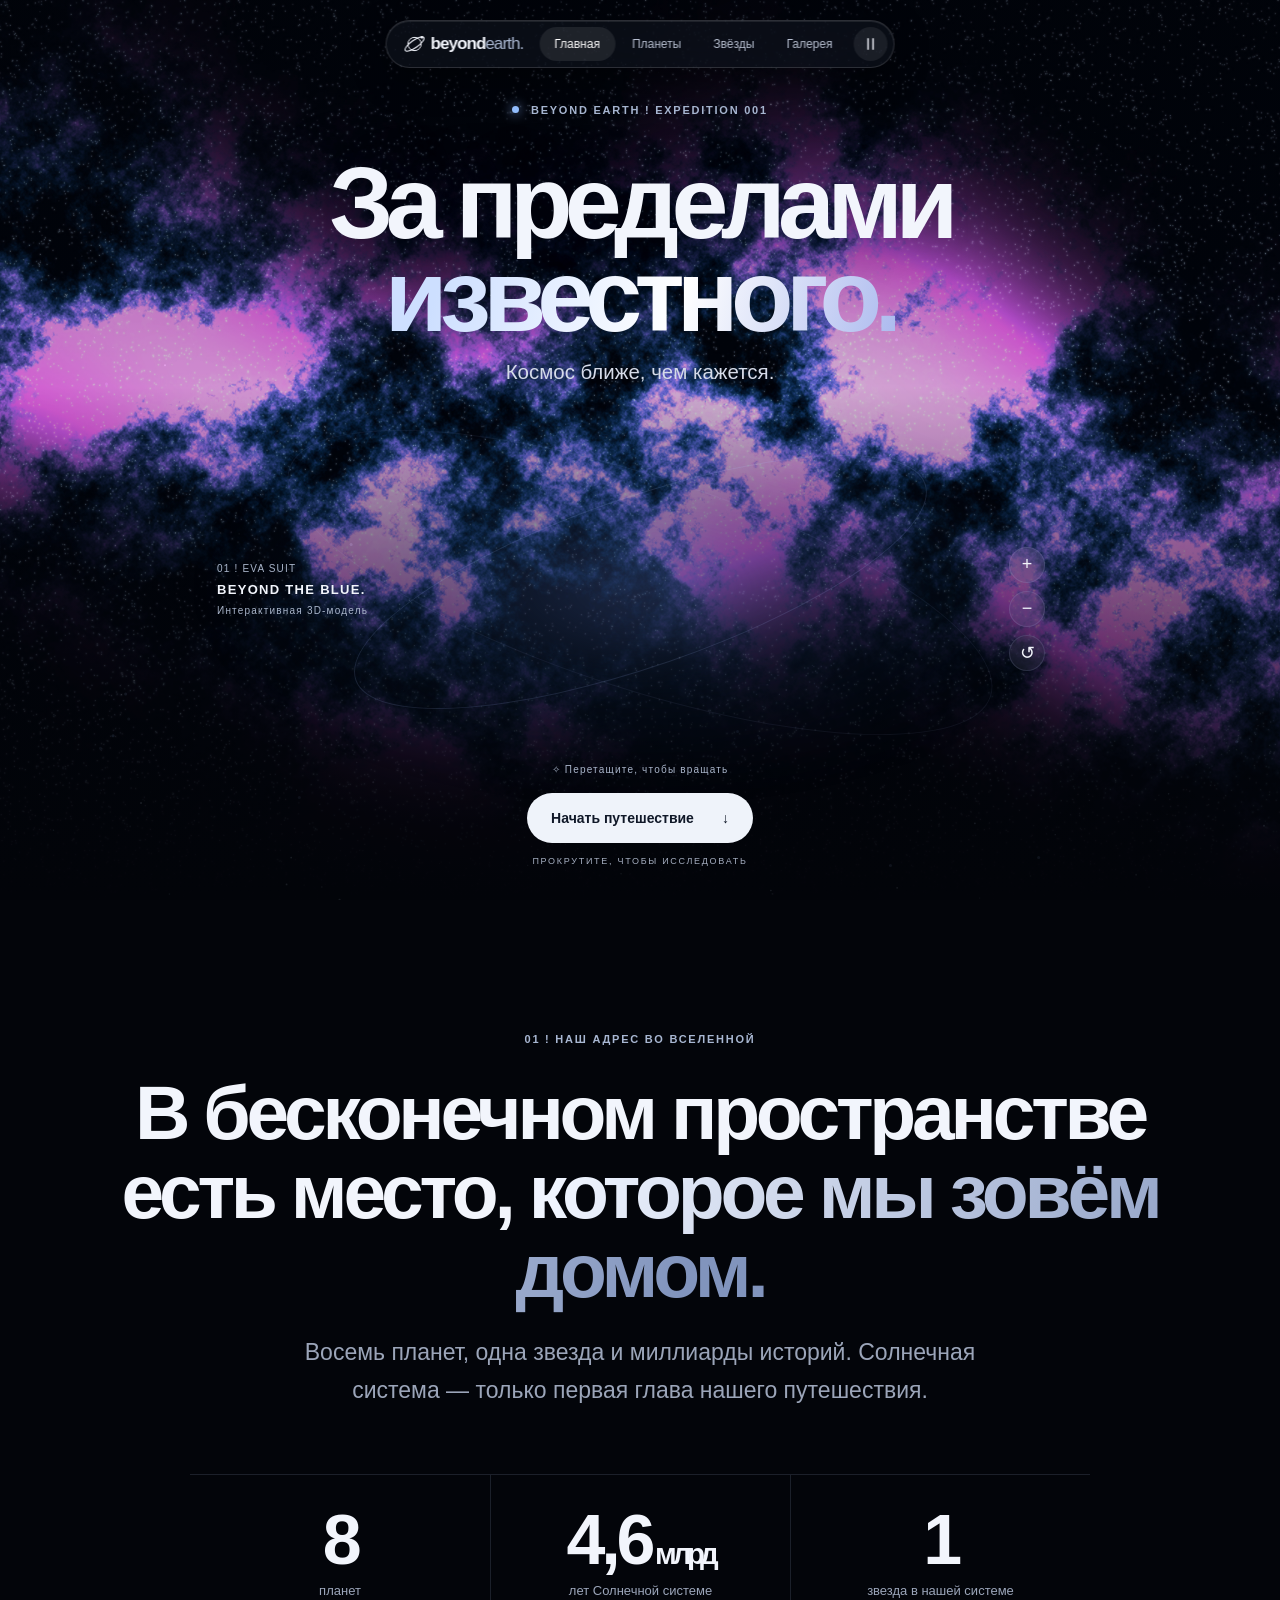
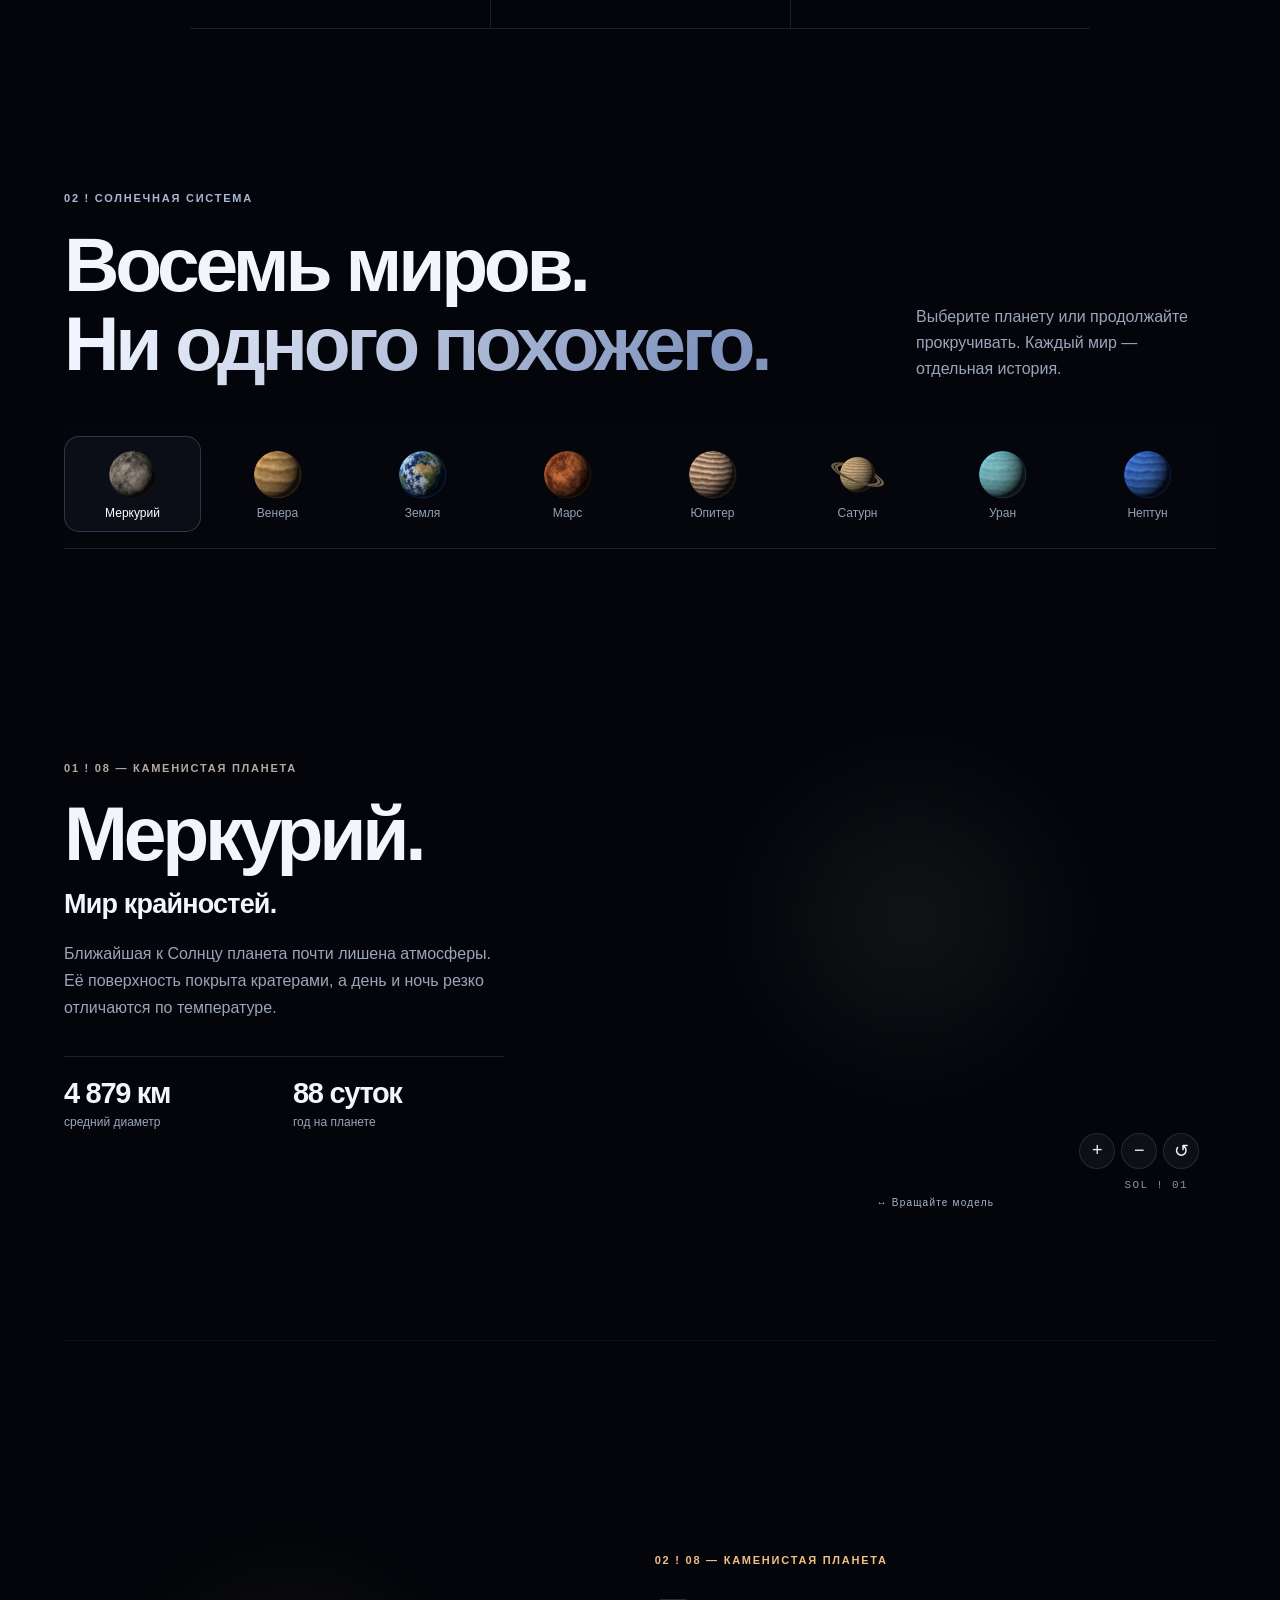
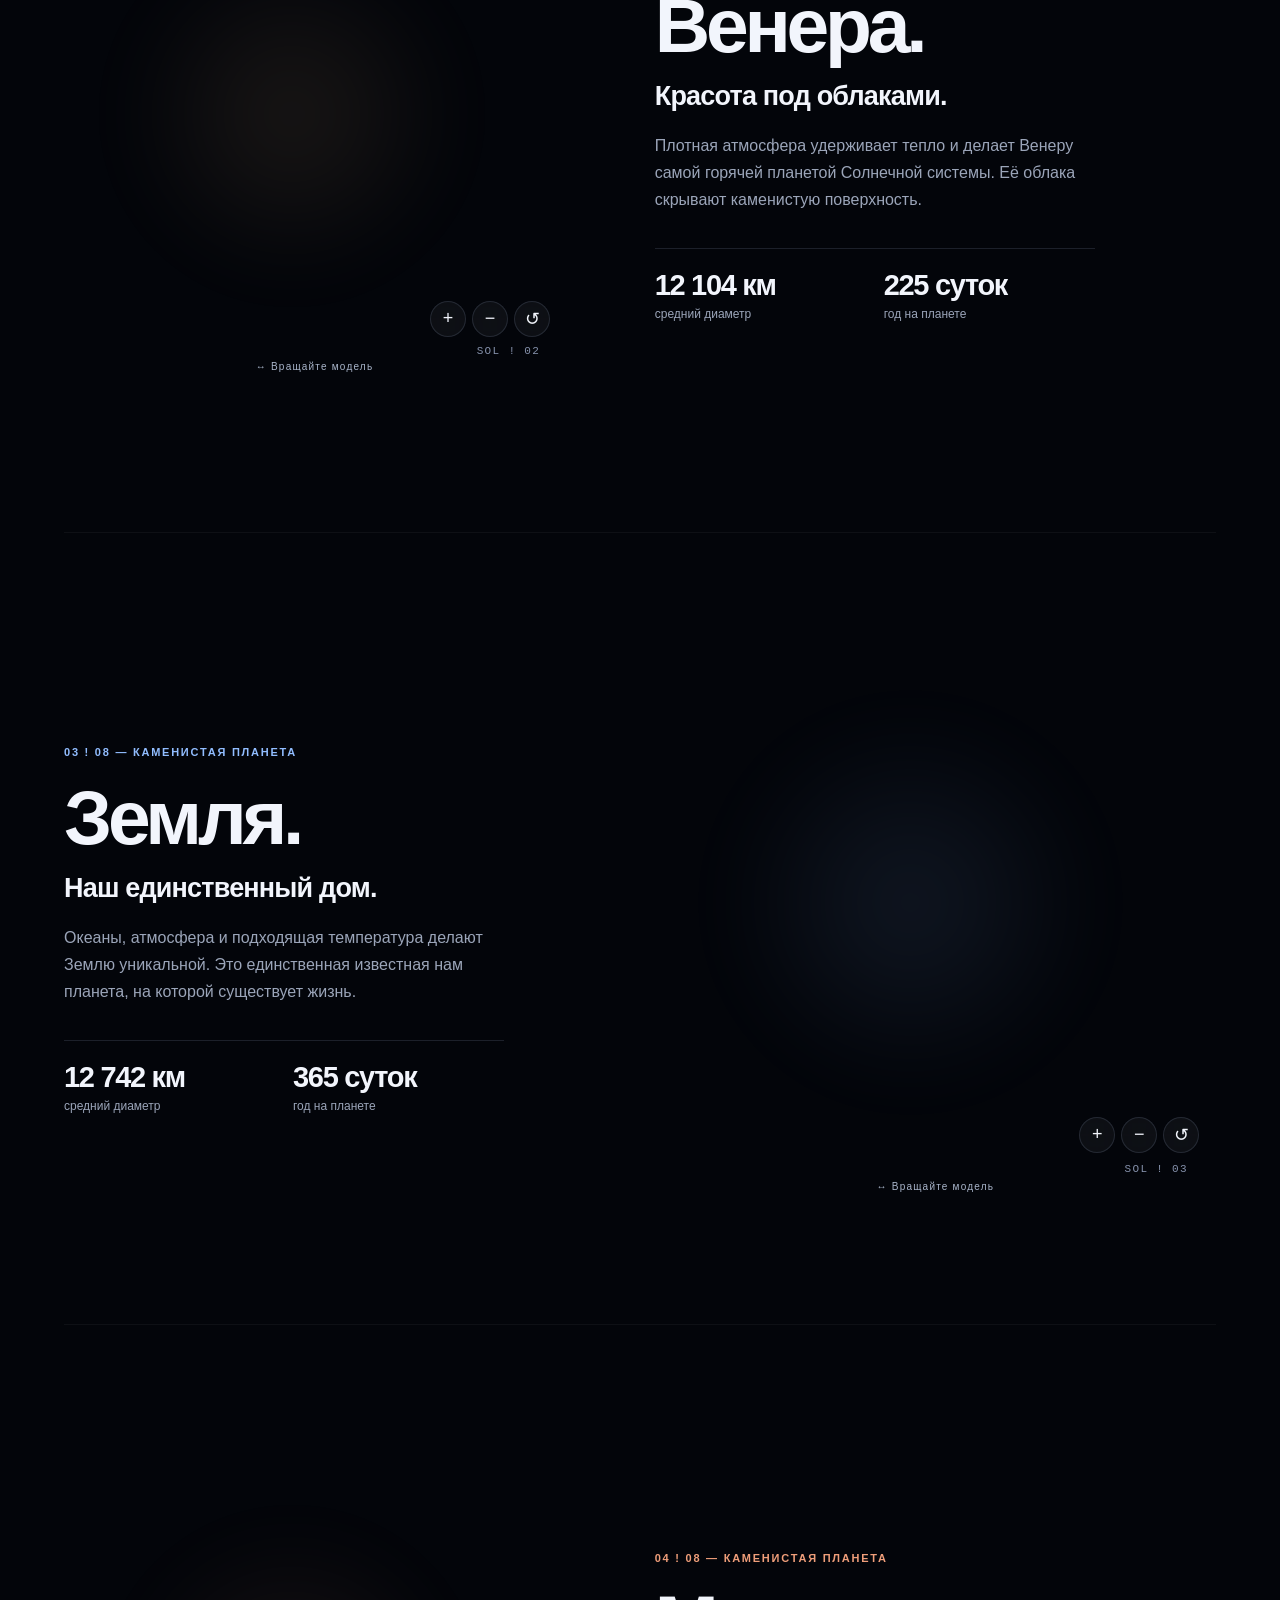
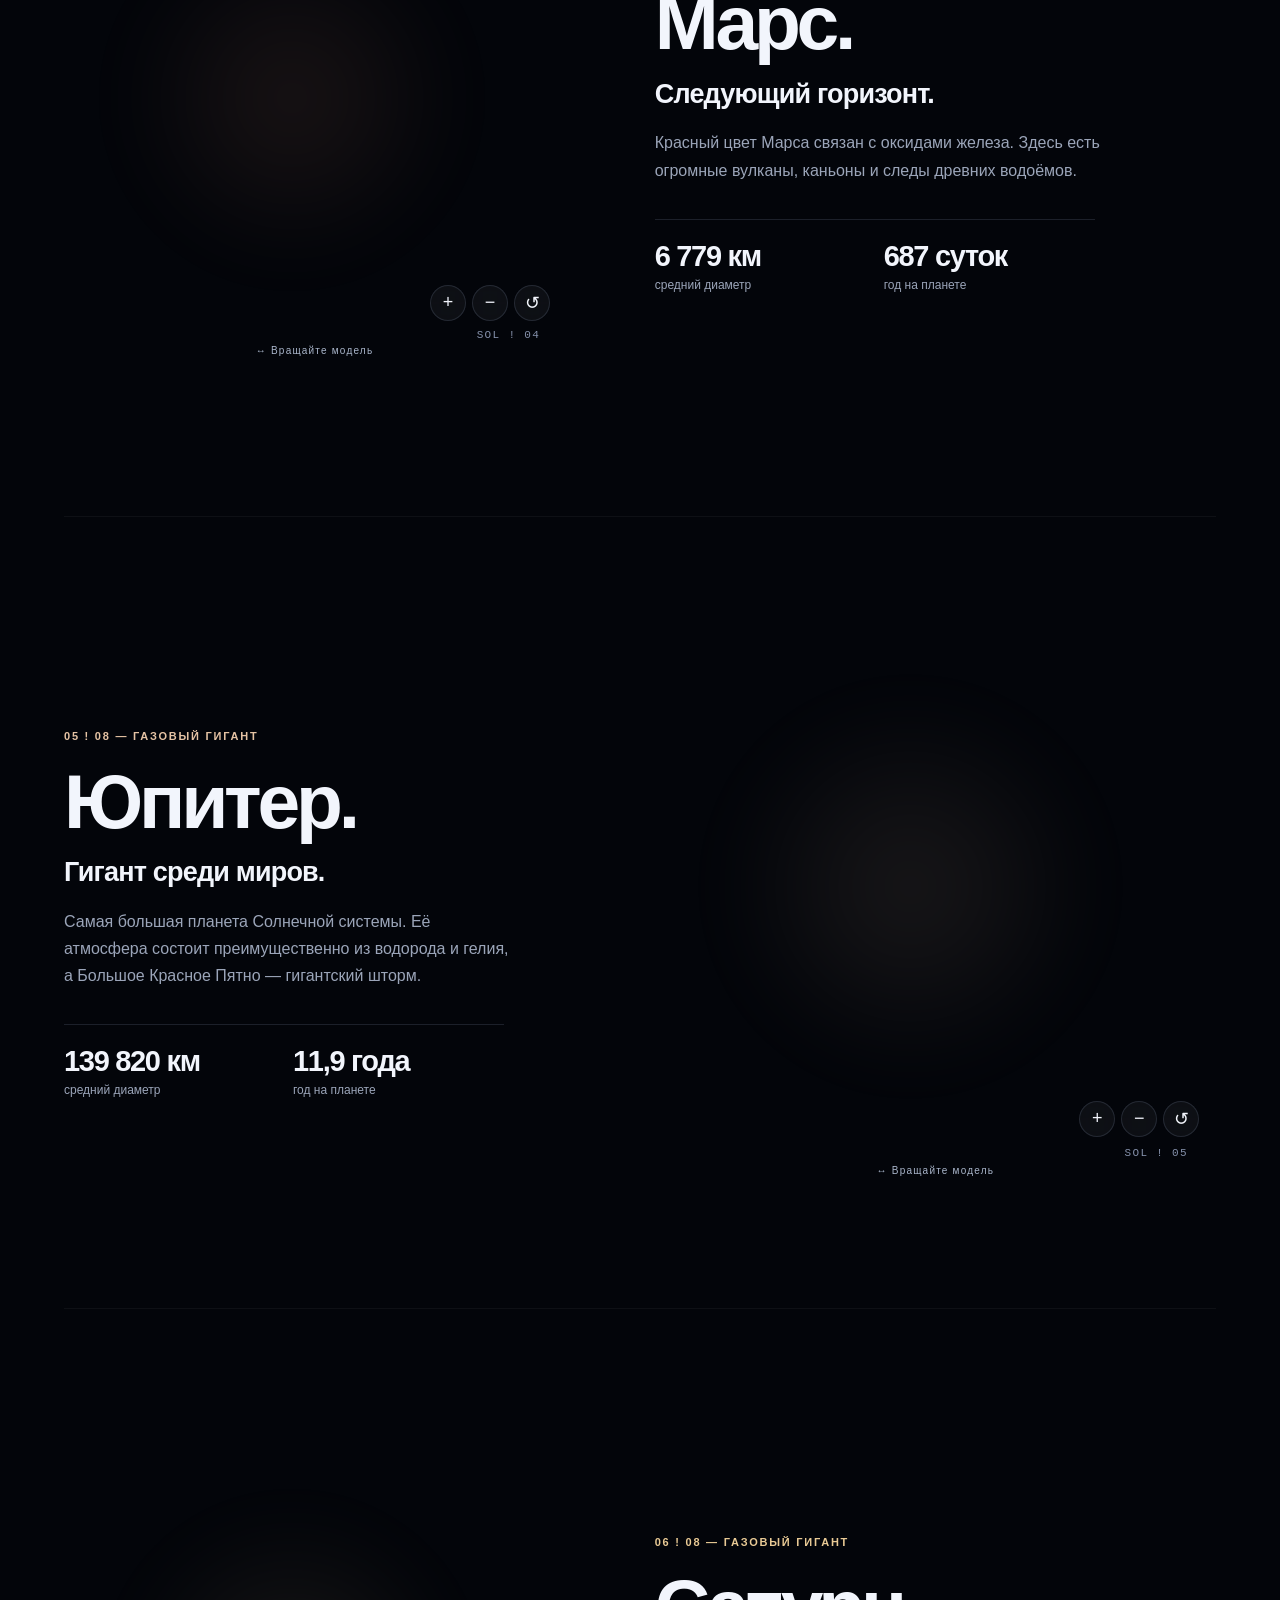
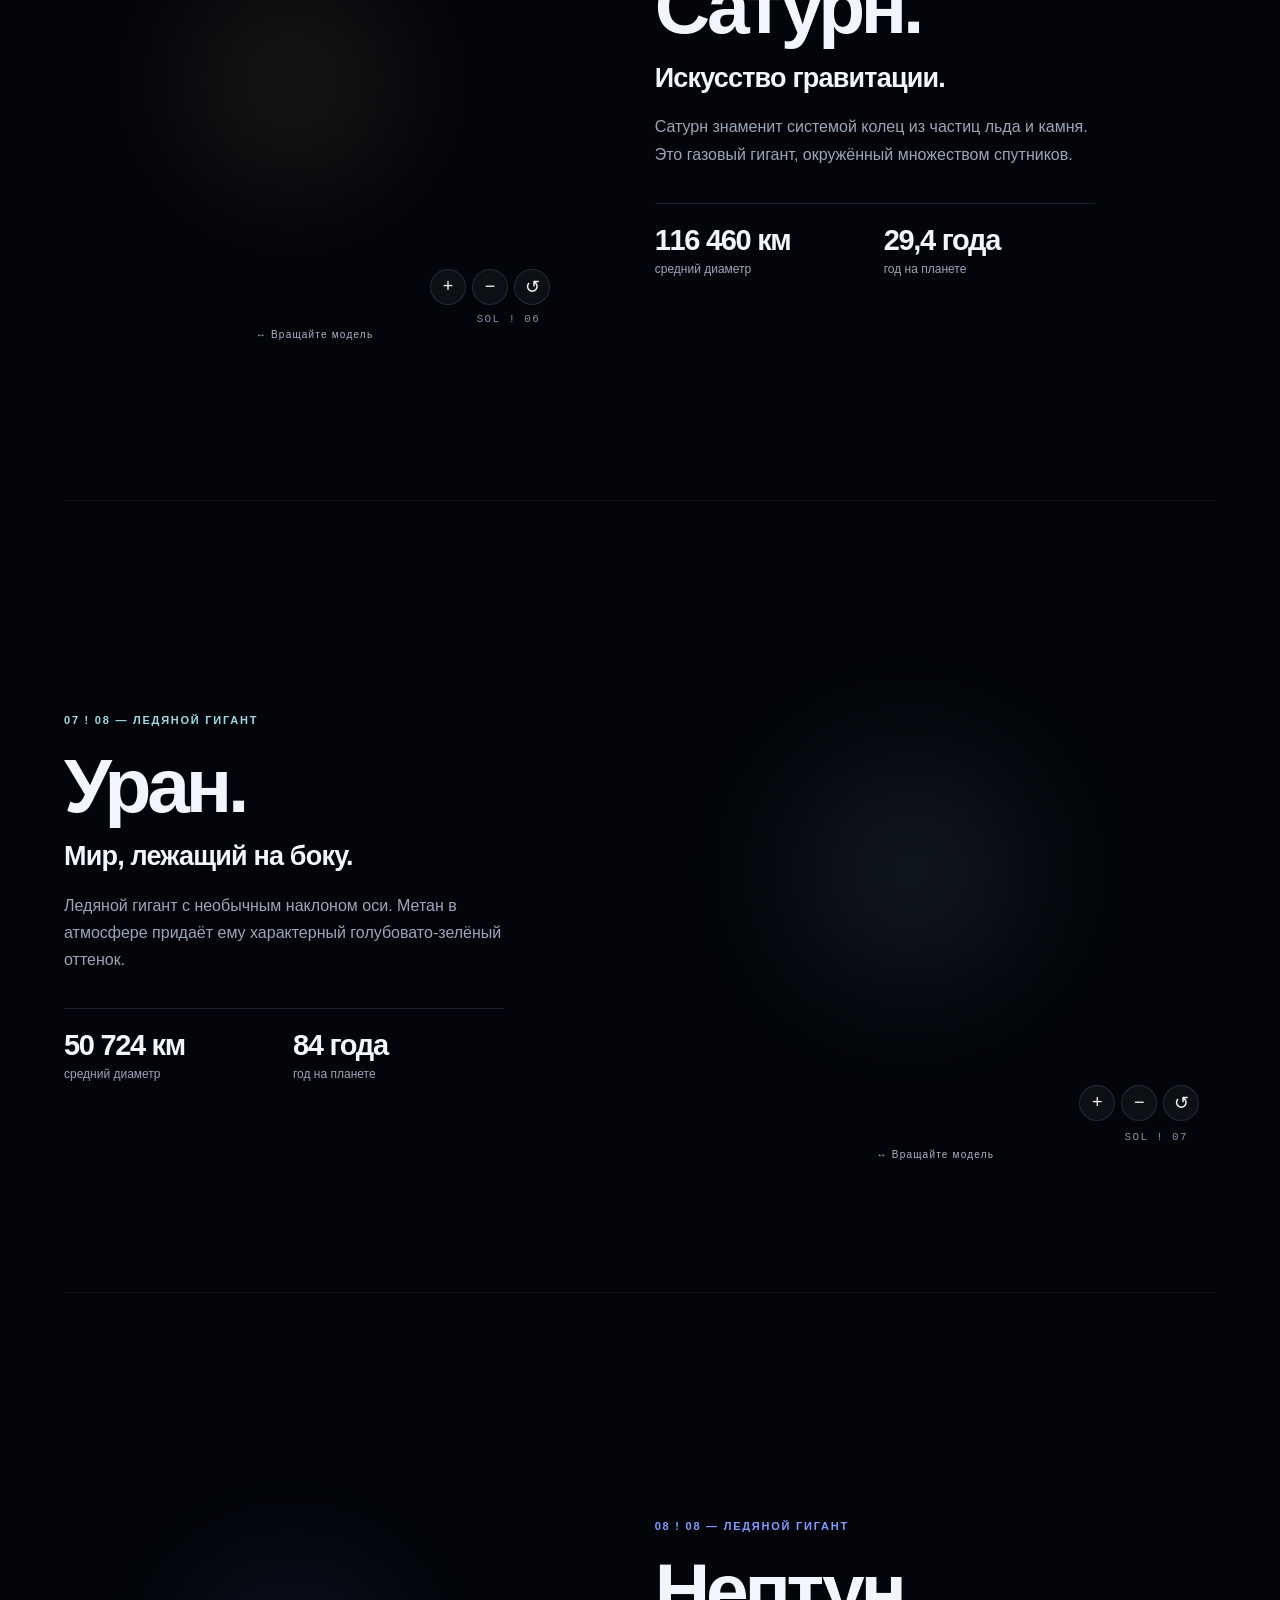
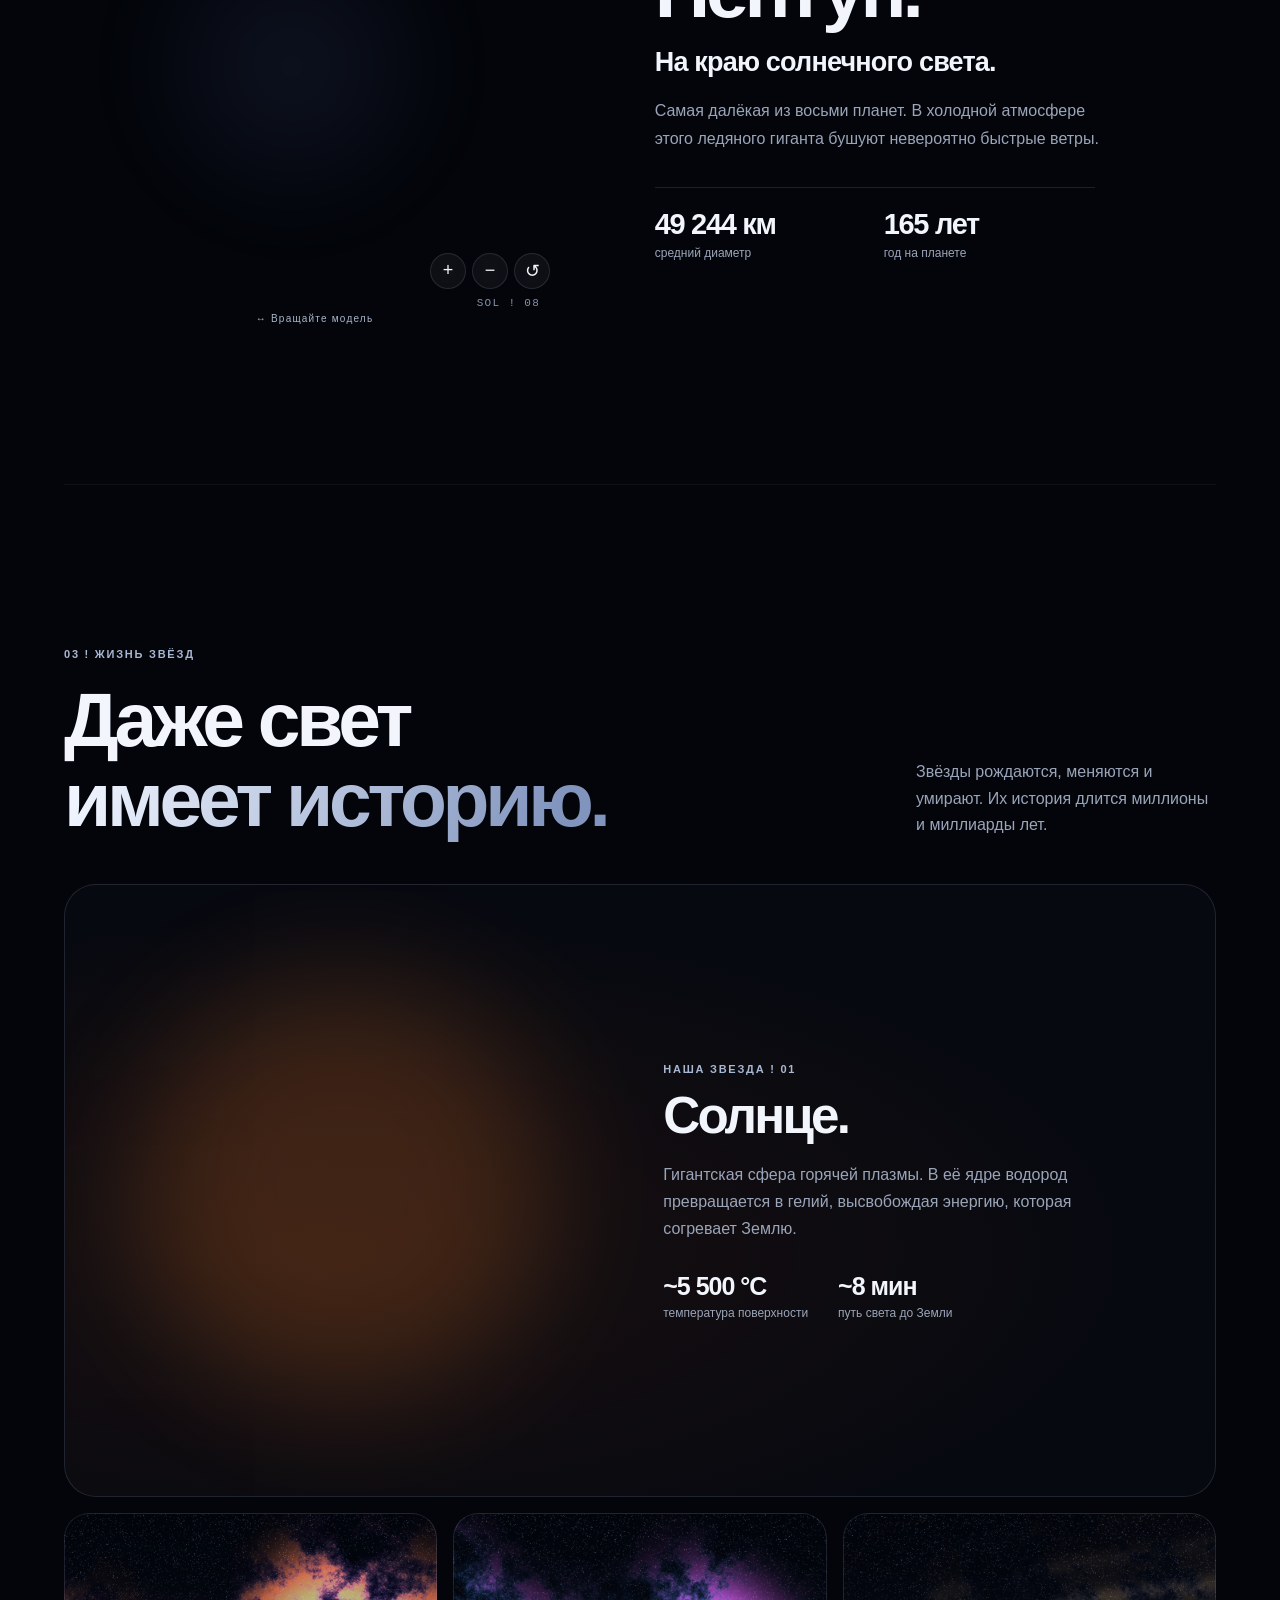
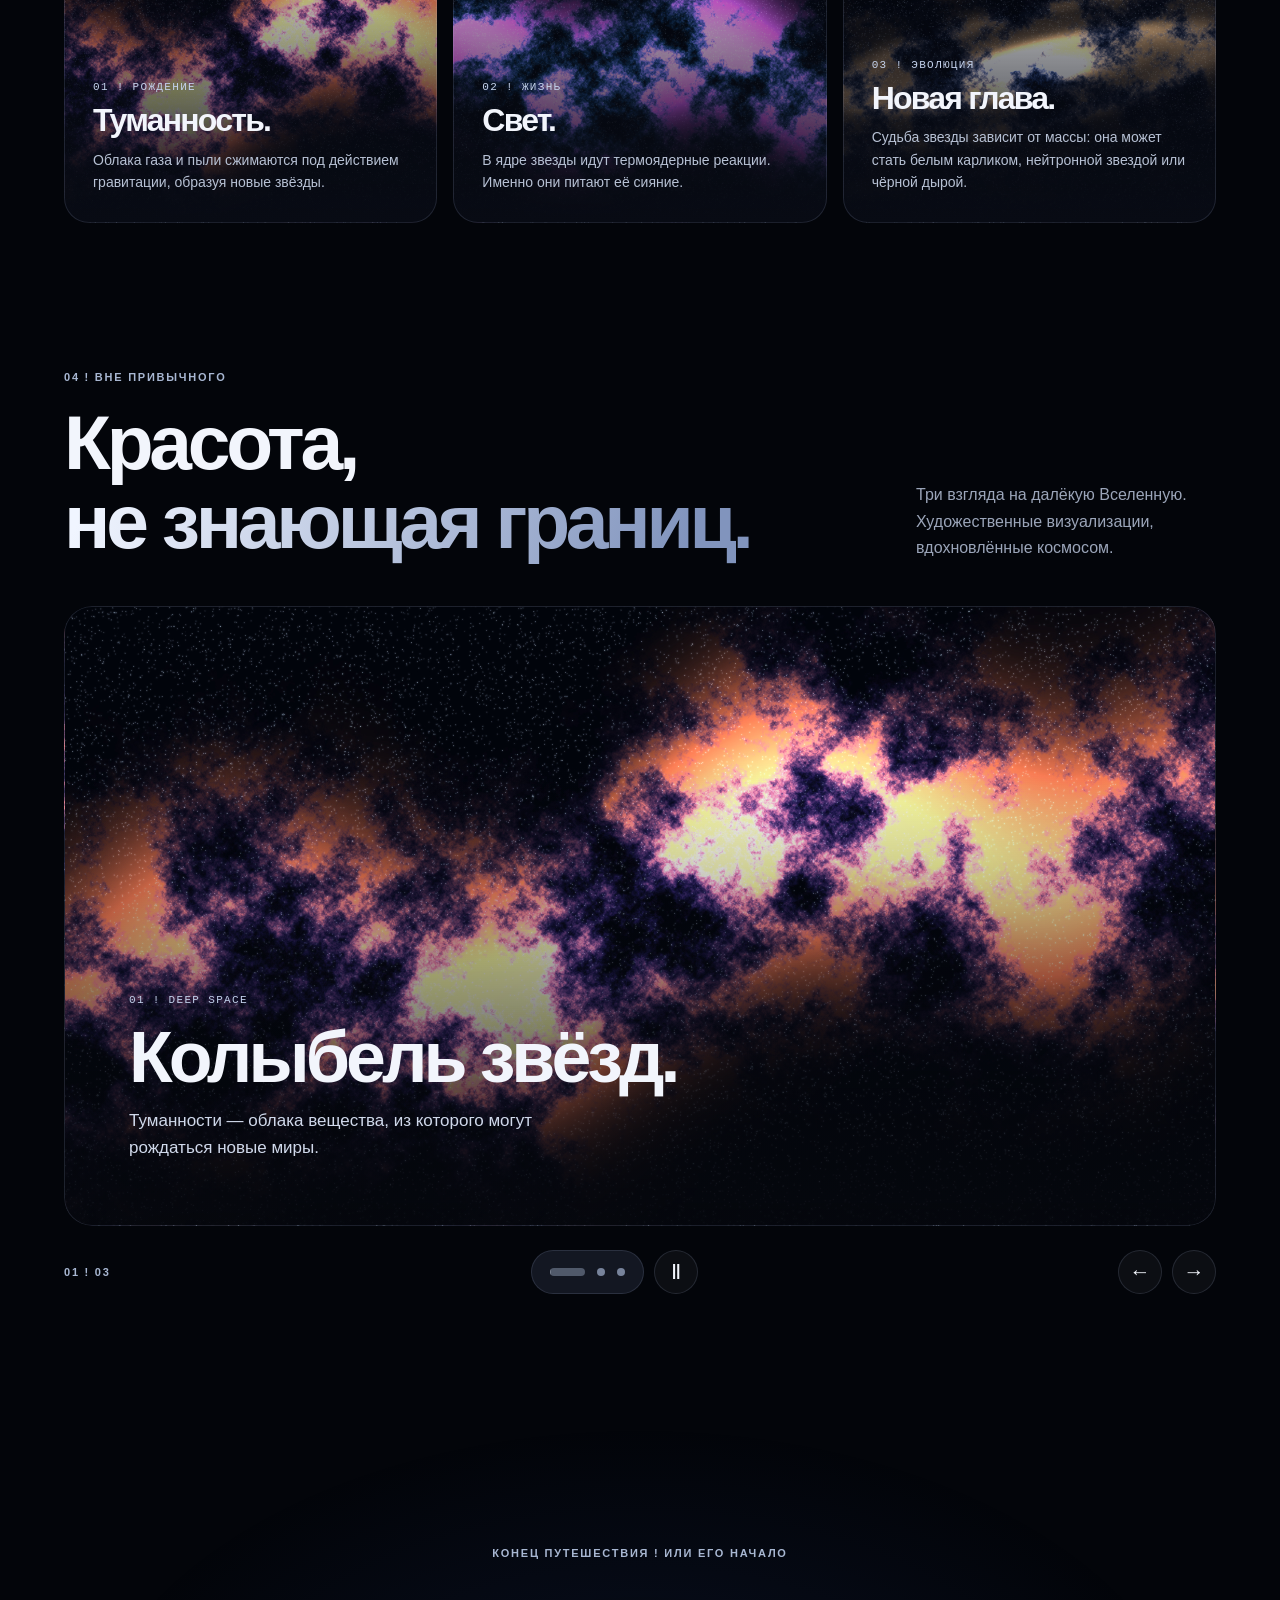
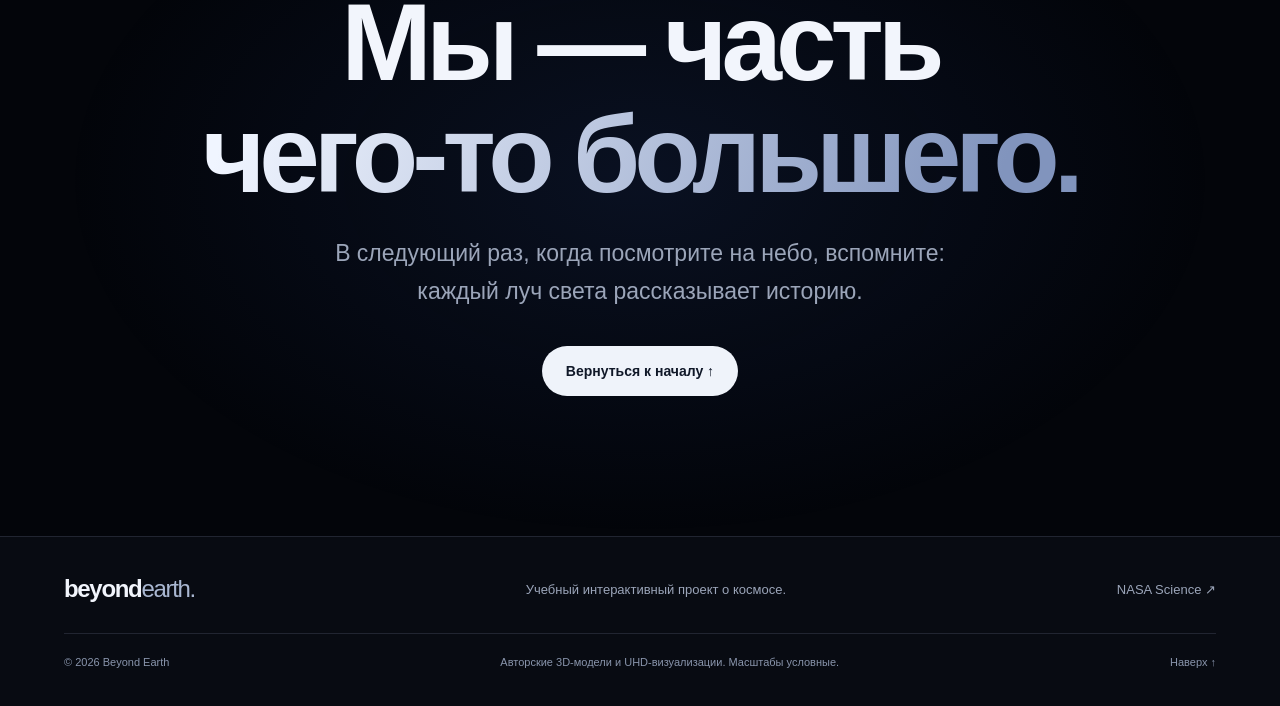
==== index.html @ 5b01fcc4 "Move website to repository root and remove redundant archive" ====
<!doctype html>
<html lang="ru">
<head><meta charset="utf-8"><meta name="viewport" content="width=device-width, initial-scale=1"><meta name="theme-color" content="#05070d"><meta name="description" content="Beyond Earth — интерактивное путешествие по Вселенной."><title>Beyond Earth — Космос ближе, чем кажется</title><link rel="stylesheet" href="style.css"><script src="script.js" defer></script><script src="models.js" defer></script></head>
<body>
<a class="skip" href="#main">К содержанию</a>
<canvas id="stars" aria-hidden="true"></canvas><div class="reading-progress" aria-hidden="true"></div>
<header class="nav"><a href="#home" class="brand" aria-label="Beyond Earth, главная"><svg viewBox="0 0 36 36" fill="none" aria-hidden="true"><circle cx="18" cy="18" r="10" stroke="currentColor" stroke-width="1.5"/><ellipse cx="18" cy="18" rx="17" ry="5.5" transform="rotate(-35 18 18)" stroke="currentColor" stroke-width="1.5"/><circle cx="29" cy="8" r="2" fill="currentColor"/></svg> beyond<span>earth.</span></a><nav id="navigation" aria-label="Главная навигация"><a href="#home">Главная</a><a href="#planets">Планеты</a><a href="#stars-section">Звёзды</a><a href="#gallery">Галерея</a></nav><button class="nav-motion icon-button" id="motion" aria-label="Приостановить анимации" title="Приостановить анимации"><svg viewBox="0 0 24 24" fill="none" stroke="currentColor" stroke-width="1.7"><path d="M9 5v14M15 5v14"/></svg></button><button class="menu icon-button" aria-label="Открыть меню" aria-expanded="false" aria-controls="navigation"><svg viewBox="0 0 24 24" fill="none" stroke="currentColor" stroke-width="1.5"><path d="M4 8h16M4 16h16"/></svg></button></header>
<main id="main">
<section id="home" class="hero hero-v2"><div class="hero-backdrop"></div><div class="hero-copy"><p class="eyebrow"><span class="live-dot"></span> BEYOND EARTH ! EXPEDITION 001</p><h1>За пределами<br><em>известного.</em></h1><p class="hero-description">Космос ближе, чем кажется.</p></div><div class="astronaut-stage"><div class="hero-halo"></div><div class="orbital-line"></div><div class="orbital-line second"></div><div class="astro-view model-view" data-model="astronaut"><img src="assets/images/astronaut.webp" alt="Космонавт в скафандре" class="model-poster"><canvas tabindex="0" aria-label="3D-модель космонавта, вращение стрелками или мышью"></canvas></div><div class="astro-label"><span>01 ! EVA SUIT</span><b>BEYOND THE BLUE.</b><span>Интерактивная 3D-модель</span></div><div class="astro-controls"><button class="icon-button" data-action="in" aria-label="Приблизить">+</button><button class="icon-button" data-action="out" aria-label="Отдалить">−</button><button class="icon-button" data-action="reset" aria-label="Сбросить">↺</button></div><p class="drag-label">✧ Перетащите, чтобы вращать</p></div><div class="hero-cta"><a class="primary" href="#intro">Начать путешествие <span>↓</span></a><p>ПРОКРУТИТЕ, ЧТОБЫ ИССЛЕДОВАТЬ</p></div></section>
<section id="intro" class="intro section-pad"><p class="eyebrow reveal">01 ! НАШ АДРЕС ВО ВСЕЛЕННОЙ</p><h2 class="reveal">В бесконечном пространстве<br>есть место, <em>которое мы зовём домом.</em></h2><p class="lead reveal">Восемь планет, одна звезда и миллиарды историй. Солнечная система — только первая глава нашего путешествия.</p><div class="metrics reveal"><div><strong>8</strong><span>планет</span></div><div><strong>4,6<span> млрд</span></strong><span>лет Солнечной системе</span></div><div><strong>1</strong><span>звезда в нашей системе</span></div></div></section>
<section id="planets" class="planets section-pad"><div class="section-head reveal"><div><p class="eyebrow">02 ! СОЛНЕЧНАЯ СИСТЕМА</p><h2>Восемь миров.<br><em>Ни одного похожего.</em></h2></div><p>Выберите планету или продолжайте прокручивать. Каждый мир — отдельная история.</p></div><div class="planet-picker" role="group" aria-label="Выбор планеты" id="planet-picker"></div><div id="planet-story"></div></section>
<section id="stars-section" class="stars-section section-pad"><div class="section-head reveal"><div><p class="eyebrow">03 ! ЖИЗНЬ ЗВЁЗД</p><h2>Даже свет<br><em>имеет историю.</em></h2></div><p>Звёзды рождаются, меняются и умирают. Их история длится миллионы и миллиарды лет.</p></div><div class="star-feature reveal"><div class="sun-art model-view" data-model="sun"><img class="model-poster" src="assets/images/sun.webp" alt="Солнце" loading="lazy"><canvas tabindex="0" aria-label="3D-модель Солнца"></canvas></div><div><p class="eyebrow">НАША ЗВЕЗДА ! 01</p><h3>Солнце.</h3><p>Гигантская сфера горячей плазмы. В её ядре водород превращается в гелий, высвобождая энергию, которая согревает Землю.</p><div class="sun-data"><div><b>~5 500 °C</b><span>температура поверхности</span></div><div><b>~8 мин</b><span>путь света до Земли</span></div></div></div></div><div class="life-grid"><article class="life-card reveal" style="--art:url('assets/images/nebula.jpg')"><span>01 ! РОЖДЕНИЕ</span><h3>Туманность.</h3><p>Облака газа и пыли сжимаются под действием гравитации, образуя новые звёзды.</p></article><article class="life-card reveal" style="--art:url('assets/images/stellar.jpg')"><span>02 ! ЖИЗНЬ</span><h3>Свет.</h3><p>В ядре звезды идут термоядерные реакции. Именно они питают её сияние.</p></article><article class="life-card reveal" style="--art:url('assets/images/galaxy.jpg')"><span>03 ! ЭВОЛЮЦИЯ</span><h3>Новая глава.</h3><p>Судьба звезды зависит от массы: она может стать белым карликом, нейтронной звездой или чёрной дырой.</p></article></div></section>
<section id="gallery" class="gallery section-pad"><div class="section-head reveal"><div><p class="eyebrow">04 ! ВНЕ ПРИВЫЧНОГО</p><h2>Красота,<br><em>не знающая границ.</em></h2></div><p>Три взгляда на далёкую Вселенную. Художественные визуализации, вдохновлённые космосом.</p></div><div class="gallery-viewport" aria-roledescription="карусель" aria-label="Космическая галерея"><div class="gallery-track" id="gallery-track"><article class="gallery-card" style="--art:url('assets/images/nebula.jpg')"><div><span>01 ! DEEP SPACE</span><h3>Колыбель звёзд.</h3><p>Туманности — облака вещества, из которого могут рождаться новые миры.</p></div></article><article class="gallery-card" style="--art:url('assets/images/galaxy.jpg')"><div><span>02 ! GALAXIES</span><h3>Острова света.</h3><p>Галактики объединяют звёзды, газ, пыль и тёмную материю под действием гравитации.</p></div></article><article class="gallery-card" style="--art:url('assets/images/stellar.jpg')"><div><span>03 ! STELLAR DUST</span><h3>Пыль бесконечности.</h3><p>Вещество, из которого состоят планеты и живые существа, связано с историей звёзд.</p></div></article></div></div><div class="gallery-controls"><span id="gallery-count" class="eyebrow" aria-live="polite">01 ! 03</span><div class="gallery-middle"><div id="gallery-dots" class="dots" role="group" aria-label="Выбрать слайд"></div><button class="icon-button gallery-pause" id="gallery-pause" aria-label="Приостановить галерею">Ⅱ</button></div><div class="gallery-arrows"><button class="icon-button" id="prev" aria-label="Предыдущий слайд">←</button><button class="icon-button" id="next" aria-label="Следующий слайд">→</button></div></div></section>
<section class="final section-pad"><div class="final-glow"></div><p class="eyebrow reveal">КОНЕЦ ПУТЕШЕСТВИЯ ! ИЛИ ЕГО НАЧАЛО</p><h2 class="reveal">Мы — часть<br><em>чего-то большего.</em></h2><p class="lead reveal">В следующий раз, когда посмотрите на небо, вспомните: каждый луч света рассказывает историю.</p><a class="primary reveal" href="#home">Вернуться к началу ↑</a></section>
</main><footer><div class="footer-main"><a href="#home" class="brand">beyond<span>earth.</span></a><p>Учебный интерактивный проект о космосе.</p><a href="https://science.nasa.gov/solar-system/" target="_blank" rel="noopener">NASA Science ↗</a></div><div class="footer-bottom"><span>© 2026 Beyond Earth</span><span>Авторские 3D-модели и UHD-визуализации. Масштабы условные.</span><a href="#home">Наверх ↑</a></div></footer>
</body></html>
---- style.css ----
:root{color-scheme:dark;--bg:#05070d;--text:#f2f5fc;--muted:#9ba5b9;--accent:#a9c9ff;--line:rgba(180,200,240,.14);--max:1240px;font-family:-apple-system,BlinkMacSystemFont,"Segoe UI",Arial,sans-serif}*{box-sizing:border-box}html{scroll-behavior:smooth;scroll-padding-top:85px}body{margin:0;background:var(--bg);color:var(--text);overflow-x:hidden}button,a{-webkit-tap-highlight-color:transparent}a{color:inherit;text-decoration:none}button{font:inherit;color:inherit;cursor:pointer}button:focus-visible,a:focus-visible,canvas:focus-visible{outline:2px solid #96c2ff;outline-offset:5px}button:disabled{opacity:.4;cursor:not-allowed}.skip{position:fixed;top:-100px;left:15px;z-index:50;padding:12px;background:#fff;color:#000}.skip:focus{top:10px}#stars{position:fixed;inset:0;width:100%;height:100%;z-index:-1;pointer-events:none}body{isolation:isolate}.reading-progress{position:fixed;left:0;top:0;height:2px;width:0;background:#a3c6ff;z-index:40;box-shadow:0 0 15px #7cafff}.nav{position:fixed;z-index:30;top:0;left:0;right:0;display:flex;align-items:center;gap:24px;padding:17px max(5vw,24px);background:rgba(5,7,13,.72);backdrop-filter:blur(22px);border-bottom:1px solid var(--line)}.brand{display:flex;align-items:center;gap:8px;font-weight:730;letter-spacing:-.055em;font-size:24px;white-space:nowrap}.brand span{color:#a9b7d1;margin-left:-8px;font-weight:400}.brand svg{width:33px;height:33px;margin-right:3px}.nav nav{margin-left:auto;display:flex;gap:32px;align-items:center}.nav nav a{font-size:13px;color:#b7bfd0;transition:color .25s}.nav nav a:hover,.nav nav a.active{color:white}.icon-button{width:44px;height:44px;display:grid;place-items:center;border-radius:50%;border:1px solid var(--line);background:#ffffff0a;font-size:21px;transition:background .25s,transform .25s;flex:none}.icon-button:hover{background:#ffffff1b;transform:translateY(-2px)}.icon-button svg{width:20px;height:20px}.nav .icon-button{width:37px;height:37px}.menu{display:none}.section-pad{width:min(var(--max),90vw);margin:auto}.eyebrow{font-size:11px;letter-spacing:.16em;font-weight:650;color:#a8b7d2;line-height:1.7}.live-dot{display:inline-block;width:7px;height:7px;background:#94bfff;border-radius:50%;box-shadow:0 0 12px #90b7ff;margin-right:7px;vertical-align:1px}.slash{opacity:.4;margin:0 5px}h1,h2,h3,p{margin:0}h1,h2,h3{letter-spacing:-.055em;line-height:.98}h1{font-size:clamp(64px,7.7vw,125px);font-weight:720}h1 em,h2 em{font-style:normal;color:#a6b6d5;background:linear-gradient(110deg,#f0f5ff 4%,#8194bd 90%);background-clip:text;-webkit-background-clip:text;-webkit-text-fill-color:transparent}h2{font-size:clamp(42px,6vw,83px);font-weight:680;line-height:1.03}h3{font-size:clamp(32px,4vw,58px);font-weight:650}.hero{min-height:100svh;position:relative;display:grid;grid-template-columns:1fr 1fr;align-items:center;width:min(1440px,90vw);margin:auto;padding:116px 0 100px;isolation:isolate}.hero-copy{z-index:2;position:relative;pointer-events:none}.hero-copy a{pointer-events:auto}.hero-copy .eyebrow{margin-bottom:25px}.hero-description{font-size:clamp(16px,1.7vw,20px);color:#aeb9cd;max-width:415px;line-height:1.65;margin:30px 0}.primary{display:inline-flex;align-items:center;justify-content:center;gap:28px;background:#eff3fa;color:#101828;font-size:14px;font-weight:660;padding:16px 24px;border-radius:99px;transition:background .25s,transform .25s;min-height:50px}.primary:hover{background:#b9d3ff;transform:translateY(-3px)}.hero-visual{position:relative;min-width:0;height:clamp(450px,55vw,760px);margin-left:-12%;margin-right:-4%;display:grid;place-items:center}.model-wrap{width:100%;height:100%;position:absolute;inset:0;display:grid;place-items:center;z-index:2}.model-wrap img,.model-wrap canvas{position:absolute;width:100%;height:100%;object-fit:contain}.model-wrap canvas{cursor:grab;touch-action:pan-y;opacity:0;transition:opacity .5s}.model-wrap canvas:active{cursor:grabbing}.model-wrap.ready canvas{opacity:1}.model-wrap.ready img{opacity:0}.earth-glow{position:absolute;width:86%;aspect-ratio:1;border-radius:50%;background:radial-gradient(circle,#123e772f 0%,#163f8233 46%,#152e6d11 59%,transparent 74%);filter:blur(14px)}.orbit{position:absolute;width:96%;height:52%;border:1px solid #a3bdff1b;border-radius:50%;transform:rotate(-28deg);z-index:1;pointer-events:none}.orbit-two{transform:rotate(31deg);width:104%;height:68%;border-style:dashed;opacity:.5}.model-tag{position:absolute;right:2%;top:10%;z-index:3;display:flex;flex-direction:column;gap:5px;text-align:right;pointer-events:none}.model-tag span{font:10px monospace;letter-spacing:.1em;color:#9baecf}.model-tag b{font-size:16px;letter-spacing:.16em}.model-tools{position:absolute;right:0;bottom:15%;display:flex;flex-direction:column;gap:8px;z-index:4}.model-tools .icon-button{width:36px;height:36px;font-size:18px;background:#10182a9c}.model-hint{position:absolute;bottom:3%;left:50%;transform:translateX(-50%);z-index:3;font-size:11px;letter-spacing:.02em;color:#b5c5e1;white-space:nowrap;pointer-events:none;border:1px solid var(--line);background:#080e1a88;padding:10px 15px;border-radius:99px}.model-hint span{margin-right:6px;color:#9ec9ff}.hero-bottom{position:absolute;bottom:22px;left:0;right:0;border-top:1px solid var(--line);padding-top:20px;display:flex;justify-content:space-between;align-items:center;color:#8491ac;font-size:9px;letter-spacing:.12em}.hero-bottom a{color:#d1ddf4}.hero-bottom a span{margin-left:8px}.hero-bottom i{display:inline-block;width:22px;height:1px;background:#7f96be;margin:0 5px;vertical-align:3px}.intro{text-align:center;padding:130px 0 150px}.intro h2{margin:24px 0}.lead{font-size:clamp(17px,2vw,23px);line-height:1.65;color:var(--muted);max-width:680px;margin:0 auto}.metrics{display:grid;grid-template-columns:repeat(3,1fr);max-width:900px;margin:64px auto 0;border-top:1px solid var(--line);border-bottom:1px solid var(--line)}.metrics>div{padding:30px 12px;display:flex;flex-direction:column;gap:8px}.metrics>div+div{border-left:1px solid var(--line)}.metrics strong{font-size:clamp(35px,6vw,70px);letter-spacing:-.06em;line-height:1}.metrics strong span{font-size:.42em;color:inherit}.metrics div>span{font-size:13px;color:var(--muted)}.section-head{display:flex;justify-content:space-between;align-items:end;gap:35px;margin-bottom:45px}.section-head .eyebrow{margin-bottom:17px}.section-head>p{color:var(--muted);font-size:16px;line-height:1.65;max-width:300px}.planets{padding:30px 0 110px}.planet-picker{display:flex;gap:8px;overflow:auto;padding:8px 0 16px;scrollbar-width:thin;position:sticky;top:72px;z-index:10;background:#05070de8;backdrop-filter:blur(15px);border-bottom:1px solid var(--line)}.planet-picker button{flex:1;min-width:84px;border:1px solid transparent;background:transparent;border-radius:15px;padding:9px 4px 11px;color:#96a1b7;font-size:12px;white-space:nowrap;transition:background .3s,color .3s,border .3s}.planet-picker button img{display:block;width:57px;height:57px;margin:0 auto 3px;object-fit:contain;transition:transform .3s}.planet-picker button:hover img{transform:scale(1.13)}.planet-picker button.active{border-color:#b8d2ff35;background:#9ebfff0c;color:#fff}.planet-row{min-height:560px;display:grid;grid-template-columns:1fr 1.12fr;align-items:center;gap:7%;border-bottom:1px solid var(--line);position:relative;scroll-margin-top:160px;overflow:hidden}.planet-row:nth-child(even) .planet-copy{order:2}.planet-row:nth-child(even) .planet-art{order:1}.planet-copy{position:relative;z-index:1;padding:60px 0}.planet-copy .eyebrow{color:var(--planet-color);margin-bottom:18px}.planet-copy h3{font-size:clamp(50px,6vw,86px);margin-bottom:17px}.planet-copy .subtitle{font-size:clamp(19px,2.3vw,27px);font-weight:550;line-height:1.25;letter-spacing:-.03em;margin-bottom:18px}.planet-copy .description{font-size:16px;line-height:1.7;color:var(--muted);max-width:450px}.planet-stats{display:grid;grid-template-columns:1fr 1fr;gap:18px;margin-top:35px;padding-top:20px;border-top:1px solid var(--line);max-width:440px}.planet-stats b{display:block;font-size:clamp(20px,2.4vw,29px);letter-spacing:-.045em}.planet-stats span{display:block;color:var(--muted);font-size:12px;margin-top:5px}.planet-art{position:relative;display:grid;place-items:center;isolation:isolate;min-height:420px}.planet-art:before{content:"";position:absolute;width:75%;aspect-ratio:1;border-radius:50%;background:var(--planet-color);opacity:.10;filter:blur(70px);z-index:-1}.planet-art img{width:100%;max-width:570px;object-fit:contain;transform:translateY(var(--drift,0px));transition:transform .16s linear;filter:drop-shadow(0 0 20px #05070d55)}.planet-index{position:absolute;bottom:6%;right:5%;font:11px monospace;color:#8591ab;letter-spacing:.12em}.stars-section{padding:50px 0 120px}.star-feature{display:grid;grid-template-columns:1.15fr 1fr;align-items:center;gap:4%;padding:28px 6% 28px 0;min-height:430px;background:radial-gradient(ellipse at 22% 60%,#7c360f25,transparent 65%),#0b0d15a0;border:1px solid var(--line);border-radius:32px;overflow:hidden}.sun-art{position:relative}.sun-art:before{content:"";position:absolute;inset:12%;background:#ff802e;filter:blur(60px);opacity:.19;border-radius:50%;z-index:-1}.sun-art img{width:100%;display:block}.star-feature h3{margin:12px 0 20px}.star-feature p:not(.eyebrow){color:var(--muted);line-height:1.7}.sun-data{display:flex;gap:30px;margin-top:30px}.sun-data b{display:block;font-size:25px;letter-spacing:-.04em}.sun-data span{display:block;color:var(--muted);font-size:12px;margin-top:5px}.life-grid{display:grid;grid-template-columns:repeat(3,1fr);gap:16px;margin-top:16px}.life-card{min-height:310px;display:flex;flex-direction:column;justify-content:end;border:1px solid var(--line);border-radius:25px;padding:28px;overflow:hidden;background:linear-gradient(0deg,#080b14 0%,#080b1480 50%,transparent),var(--art) center/cover}.life-card>span,.gallery-card span{font:11px monospace;letter-spacing:.12em;color:#c4d2ec}.life-card h3{font-size:32px;margin:12px 0}.life-card p{font-size:14px;line-height:1.6;color:#b7c1d4}.gallery{padding:25px 0 130px}.gallery-viewport{overflow:hidden;border-radius:28px;touch-action:pan-y}.gallery-track{display:flex;gap:18px;transition:transform .85s cubic-bezier(.2,.8,.2,1)}.gallery-card{min-width:100%;height:clamp(390px,54vw,620px);position:relative;display:flex;align-items:end;padding:clamp(26px,5vw,65px);border-radius:28px;overflow:hidden;background:linear-gradient(0deg,#05070de8 0%,#05070d55 45%,transparent 75%),var(--art) center/cover;border:1px solid var(--line)}.gallery-card h3{font-size:clamp(38px,5.6vw,77px);margin:15px 0}.gallery-card p{font-size:17px;line-height:1.6;color:#d0d9eb;max-width:490px}.gallery-controls{display:flex;justify-content:space-between;align-items:center;margin-top:24px;gap:8px}.gallery-middle,.gallery-arrows{display:flex;align-items:center;gap:10px}.dots{display:flex;align-items:center;gap:12px;border-radius:99px;background:#131722;border:1px solid var(--line);padding:15px 18px;height:44px}.dot{position:relative;border:0;border-radius:99px;background:#77839b;width:8px;height:8px;padding:0;overflow:hidden;transition:width .35s}.dot:after{content:"";position:absolute;inset:0;background:#e6edf9;transform:scaleX(var(--progress,0));transform-origin:left}.dot.active{width:35px;background:#50596a}.final{text-align:center;padding:120px 0 140px;position:relative;isolation:isolate}.final-glow{position:absolute;inset:0;background:radial-gradient(ellipse at center,#243c7b35,transparent 70%);z-index:-1}.final h2{font-size:clamp(58px,8.5vw,120px);margin:24px 0}.final .primary{margin-top:35px}footer{border-top:1px solid var(--line);padding:38px max(5vw,24px);background:#080b12}.footer-main,.footer-bottom{display:flex;justify-content:space-between;align-items:center;gap:20px}.footer-main p,.footer-main>a:last-child{color:var(--muted);font-size:13px}.footer-bottom{border-top:1px solid var(--line);padding-top:22px;margin-top:30px;font-size:11px;color:#8995ac}.js .reveal{opacity:0;transform:translateY(32px);transition:opacity .85s ease,transform .85s cubic-bezier(.2,.8,.2,1)}.js .reveal.visible{opacity:1;transform:translateY(0)}.paused *{animation-play-state:paused!important}.paused .reveal{opacity:1;transform:none}.paused .gallery-track,.paused .planet-art img{transition:none}.paused{scroll-behavior:auto}@media(max-width:850px){.nav{gap:13px}.nav nav{gap:18px}.hero{grid-template-columns:1fr;text-align:center;padding:105px 0 75px;gap:4px}.hero-description{margin:20px auto}.hero-visual{height:min(78vw,530px);min-height:340px;margin:0}.hero-copy .eyebrow{margin-bottom:16px}.hero-bottom>span:last-child{display:none}.hero-bottom{bottom:16px}.hero-copy h1{font-size:clamp(53px,11vw,88px)}.model-tag{top:9%;right:2%}.model-tools{bottom:13%}.section-head{align-items:start;flex-direction:column;gap:18px}.section-head>p{max-width:550px}.planet-row{gap:2%;min-height:460px}.life-grid{grid-template-columns:1fr 1fr}.life-card:last-child{grid-column:1/-1}.star-feature{padding:25px;gap:2%}.intro{padding:100px 0}.planets,.stars-section,.gallery{padding-bottom:80px}.final{padding:95px 0}}@media(max-width:560px){.nav{padding:13px 5vw}.brand{font-size:22px}.brand svg{width:28px;height:28px}.nav-motion{margin-left:auto}.menu{display:grid}.nav nav{display:none;position:absolute;top:100%;left:0;right:0;flex-direction:column;background:#0a0e18f7;padding:20px;align-items:stretch;gap:0;border-bottom:1px solid var(--line)}.nav nav.open{display:flex}.nav nav a{padding:13px 5vw;font-size:15px}.hero{width:92vw;padding-top:92px;min-height:100svh}.hero-visual{height:90vw;min-height:305px;margin:-5px 0 0}.hero-copy h1{font-size:clamp(50px,12vw,69px)}.hero-description{font-size:16px;max-width:325px;margin:18px auto}.primary{padding:13px 20px;min-height:45px}.hero-bottom{font-size:8px}.model-tag span{font-size:8px}.model-tag b{font-size:12px}.model-hint{font-size:10px;padding:8px 12px;bottom:0}.model-tools{right:0;bottom:12%}.model-tools .icon-button{width:32px;height:32px}.section-pad{width:90vw}.intro h2 br{display:none}.intro{padding:80px 0 85px}.metrics{margin-top:35px}.metrics>div{padding:22px 6px}.metrics div>span{font-size:10px}.metrics strong{font-size:34px}.planet-picker{top:63px;padding-bottom:8px}.planet-picker button{min-width:75px;font-size:11px}.planet-picker button img{width:43px;height:43px}.planet-row{min-height:0;grid-template-columns:1fr;gap:0;scroll-margin-top:130px;padding:35px 0 18px}.planet-row:nth-child(even) .planet-copy,.planet-row .planet-copy{order:1;padding:0}.planet-row:nth-child(even) .planet-art,.planet-row .planet-art{order:2;min-height:0}.planet-copy h3{font-size:55px}.planet-copy .description{font-size:15px}.planet-stats{margin-top:22px;padding-top:16px}.planet-art img{width:100%;max-width:390px}.planet-index{bottom:4%;font-size:9px}.star-feature{grid-template-columns:1fr;padding:20px 22px 30px}.sun-art{max-width:320px;margin:auto}.sun-data{gap:15px}.sun-data b{font-size:22px}.life-grid{grid-template-columns:1fr}.life-card{min-height:260px}.gallery-card{height:440px;padding:25px}.gallery-card p{font-size:15px}.gallery-controls .eyebrow{font-size:9px}.gallery-controls .icon-button{width:36px;height:36px;font-size:17px}.gallery-middle,.gallery-arrows{gap:6px}.dots{height:36px;padding:10px 12px;gap:8px}.dot.active{width:25px}.footer-main,.footer-bottom{align-items:start;flex-direction:column;gap:14px}.final h2{font-size:clamp(49px,12vw,75px)}}@media(prefers-reduced-motion:reduce){html{scroll-behavior:auto}.js .reveal{opacity:1;transform:none}*,*::before,*::after{animation-duration:.01ms!important;transition-duration:.01ms!important}}
/* Keep decorative orbits from expanding the page beyond the viewport. */
html{overflow-x:clip}.hero-visual{overflow:clip}.planet-row,.gallery-viewport{min-width:0}.model-wrap.ready img{pointer-events:none}.paused .reveal{transition:none}@media(min-width:851px){.hero-visual{height:clamp(440px,calc(100svh - 220px),690px)}.hero h1{font-size:clamp(57px,7vw,110px)}}
/* V2 — centered, cinematic launch, glass navigation, live planets */
:root{--bg:#03050a;--max:1360px}body{background:#03050a}.nav{left:50%;right:auto;top:20px;transform:translateX(-50%);width:max-content;max-width:calc(100vw - 24px);padding:6px;gap:6px;border:1px solid #ffffff24;border-radius:100px;background:#10141d9e;box-shadow:0 10px 35px #0006,inset 0 1px 0 #ffffff16;backdrop-filter:blur(25px);-webkit-backdrop-filter:blur(25px)}.nav>.brand{padding:0 10px;font-size:17px;gap:4px}.nav>.brand svg{width:24px;height:24px;margin:0}.nav>.brand span{margin-left:-4px}.nav nav{margin:0;gap:2px;position:static;display:flex;align-items:center;background:transparent;padding:0;border:0;transform:none}.nav nav a{padding:10px 15px;border-radius:99px;white-space:nowrap;font-size:12px;transition:background .4s,color .4s}.nav nav a.active{background:#ffffff16;color:#fff}.nav .icon-button{border:0;background:#ffffff12;width:34px;height:34px}.nav .menu{display:none}.hero.hero-v2{width:100%;max-width:none;min-height:100svh;padding:108px 24px 36px;display:flex;flex-direction:column;justify-content:center;align-items:center;gap:0;position:relative;isolation:isolate;text-align:center;overflow:hidden}.hero-backdrop{position:absolute;inset:0;z-index:-2;background:linear-gradient(180deg,#03050a55,#03050a00 43%,#03050a 100%),url('assets/images/stellar.jpg') center/cover;opacity:.82}.hero-v2 .hero-copy{position:relative;z-index:2;width:100%;max-width:none;display:flex;align-items:center;flex-direction:column;gap:15px;padding:0;margin:0}.hero-v2 h1{font-size:clamp(54px,8.6vw,142px);line-height:.91;letter-spacing:-.075em;font-weight:740;text-shadow:0 8px 60px #05081c80}.hero-v2 h1 em{background:linear-gradient(105deg,#cddfff 5%,#fff 24%,#a3b3ed 43%,#a7defe 58%,#e5c7ff 74%,#fff 94%);background-size:250% 100%;color:transparent;-webkit-background-clip:text;background-clip:text;animation:shimmer 7s linear infinite;text-shadow:none}.hero-v2 .hero-description{font-size:clamp(15px,1.6vw,21px);color:#d5dbe9;margin:0;max-width:none}.astronaut-stage{position:relative;width:min(900px,100%);height:clamp(330px,47vh,560px);margin:0 auto;display:grid;place-items:center;isolation:isolate}.hero-halo{position:absolute;inset:0;background:radial-gradient(ellipse at 50% 52%,#6d91ef45 0,#19396228 32%,transparent 68%);filter:blur(22px);z-index:-1}.orbital-line{position:absolute;width:67%;height:44%;border:1px solid #adc5ff22;border-radius:50%;transform:rotate(-19deg);pointer-events:none;z-index:-1}.orbital-line.second{width:82%;height:55%;transform:rotate(18deg);opacity:.5}.model-view{position:relative;isolation:isolate;touch-action:pan-y}.model-view canvas,.model-view .model-poster{position:absolute;inset:0;width:100%;height:100%;object-fit:contain;transition:opacity .65s ease;transform:none!important;max-width:none;filter:none}.model-view canvas{opacity:0;cursor:grab;touch-action:pan-y}.model-view canvas:active{cursor:grabbing}.model-view.model-ready canvas{opacity:1}.model-view.model-ready .model-poster{opacity:0;pointer-events:none}.model-view.model-fallback canvas{display:none}.astro-view{height:100%;width:100%;max-width:570px;animation:float 7s ease-in-out infinite;z-index:1}.astro-label{position:absolute;left:3%;top:45%;text-align:left;display:grid;gap:8px;pointer-events:none}.astro-label span,.drag-label,.planet-drag{font-size:10px;letter-spacing:.12em;color:#a9b5ca}.astro-label b{font-size:13px;letter-spacing:.1em}.astro-controls{position:absolute;right:5%;top:41%;display:grid;gap:8px;z-index:4}.astro-controls .icon-button,.planet-tools .icon-button{background:#ffffff0c;backdrop-filter:blur(16px);width:36px;height:36px;font-size:18px}.drag-label{position:absolute;bottom:0;z-index:3}.hero-cta{position:relative;z-index:2;margin-top:18px;display:grid;justify-items:center;gap:13px}.hero-cta p{font-size:9px;letter-spacing:.19em;color:#a5aec0}.hero-cta .primary{margin:0}.planet-row{min-height:88vh;gap:clamp(35px,7vw,110px);border-bottom:1px solid #ffffff0c}.planet-art{position:relative;aspect-ratio:1;isolation:isolate;overflow:visible}.planet-view{width:100%;height:100%;min-height:300px;transform:translateY(var(--drift,0px));transition:transform .25s linear}.planet-art:before{content:'';position:absolute;inset:8%;background:radial-gradient(circle,var(--planet-color) 0%,transparent 66%);opacity:.10;filter:blur(40px);pointer-events:none}.planet-tools{position:absolute;right:3%;bottom:10%;display:flex;gap:6px;z-index:3}.planet-drag{position:absolute;bottom:3%;left:50%;transform:translateX(-50%);white-space:nowrap}.sun-art.model-view{aspect-ratio:1;min-height:260px;width:100%}.gallery-card{background-size:cover;min-height:clamp(420px,67vh,730px)}.gallery-track{transition:transform 1s cubic-bezier(.22,.65,.23,1)}.js .reveal{transition:opacity 1.1s cubic-bezier(.2,.65,.2,1),transform 1.1s cubic-bezier(.2,.65,.2,1);transform:translateY(48px)}.js .reveal.visible{transform:translateY(0)}.intro{padding-top:130px;padding-bottom:130px}.hero-v2+.intro{position:relative}.paused .astro-view,.paused .hero-v2 h1 em{animation-play-state:paused}.paused .js .reveal{transition:none}@keyframes shimmer{to{background-position:250% 0}}@keyframes float{0%,100%{transform:translateY(0)}50%{transform:translateY(-12px)}}@media(max-width:760px){.nav{top:12px;gap:3px}.nav>.brand{display:none}.nav nav{display:flex!important;position:static!important;flex-direction:row;opacity:1;visibility:visible;box-shadow:none;width:auto}.nav nav a{padding:9px 11px;font-size:11px}.hero.hero-v2{padding:90px 16px 32px;min-height:100svh}.hero-v2 h1{font-size:clamp(48px,12vw,80px)}.hero-v2 .hero-copy{gap:12px}.astronaut-stage{height:clamp(310px,46vh,440px)}.astro-view{max-width:100%}.astro-label{display:none}.astro-controls{right:0;top:40%}.orbital-line{width:90%}.orbital-line.second{width:99%}.planet-row{min-height:0;gap:20px;padding:65px 0}.planet-art{min-height:310px}.planet-view{min-height:310px}.planet-tools{bottom:8%;right:0}.intro{padding-top:90px;padding-bottom:90px}.hero-cta{margin-top:15px}}@media(prefers-reduced-motion:reduce){.astro-view,.hero-v2 h1 em{animation:none}.js .reveal{transition:none}}
@media(min-width:761px){.hero.hero-v2{padding-top:94px;padding-bottom:27px}.hero-v2 h1{font-size:clamp(58px,min(8vw,12vh),125px)}.astronaut-stage{height:clamp(275px,43vh,540px)}.hero-v2 .hero-copy{gap:12px}}@media(min-width:761px) and (max-height:800px){.hero.hero-v2{padding-top:80px}.hero-v2 h1{font-size:clamp(54px,10vh,85px)}.astronaut-stage{height:40vh}.hero-cta{margin-top:10px;gap:8px}}

/* Sliding navigation highlight */
.nav #navigation { position: relative !important; isolation: isolate; }
.nav #navigation a { position: relative; z-index: 1; }
.nav #navigation.has-indicator a.active { background: transparent; }
.nav-indicator {
  position: absolute;
  top: 0; left: 0;
  border-radius: 99px;
  background: #ffffff16;
  pointer-events: none;
  z-index: 0;
  opacity: 0;
}
.nav #navigation.has-indicator .nav-indicator { opacity: 1; }
.nav #navigation.indicator-animate .nav-indicator {
  transition: transform .48s cubic-bezier(.22,1,.36,1), width .48s cubic-bezier(.22,1,.36,1);
}
.paused .nav #navigation.indicator-animate .nav-indicator { transition: none; }
@media (prefers-reduced-motion: reduce) {
  .nav #navigation.indicator-animate .nav-indicator { transition: none; }
}
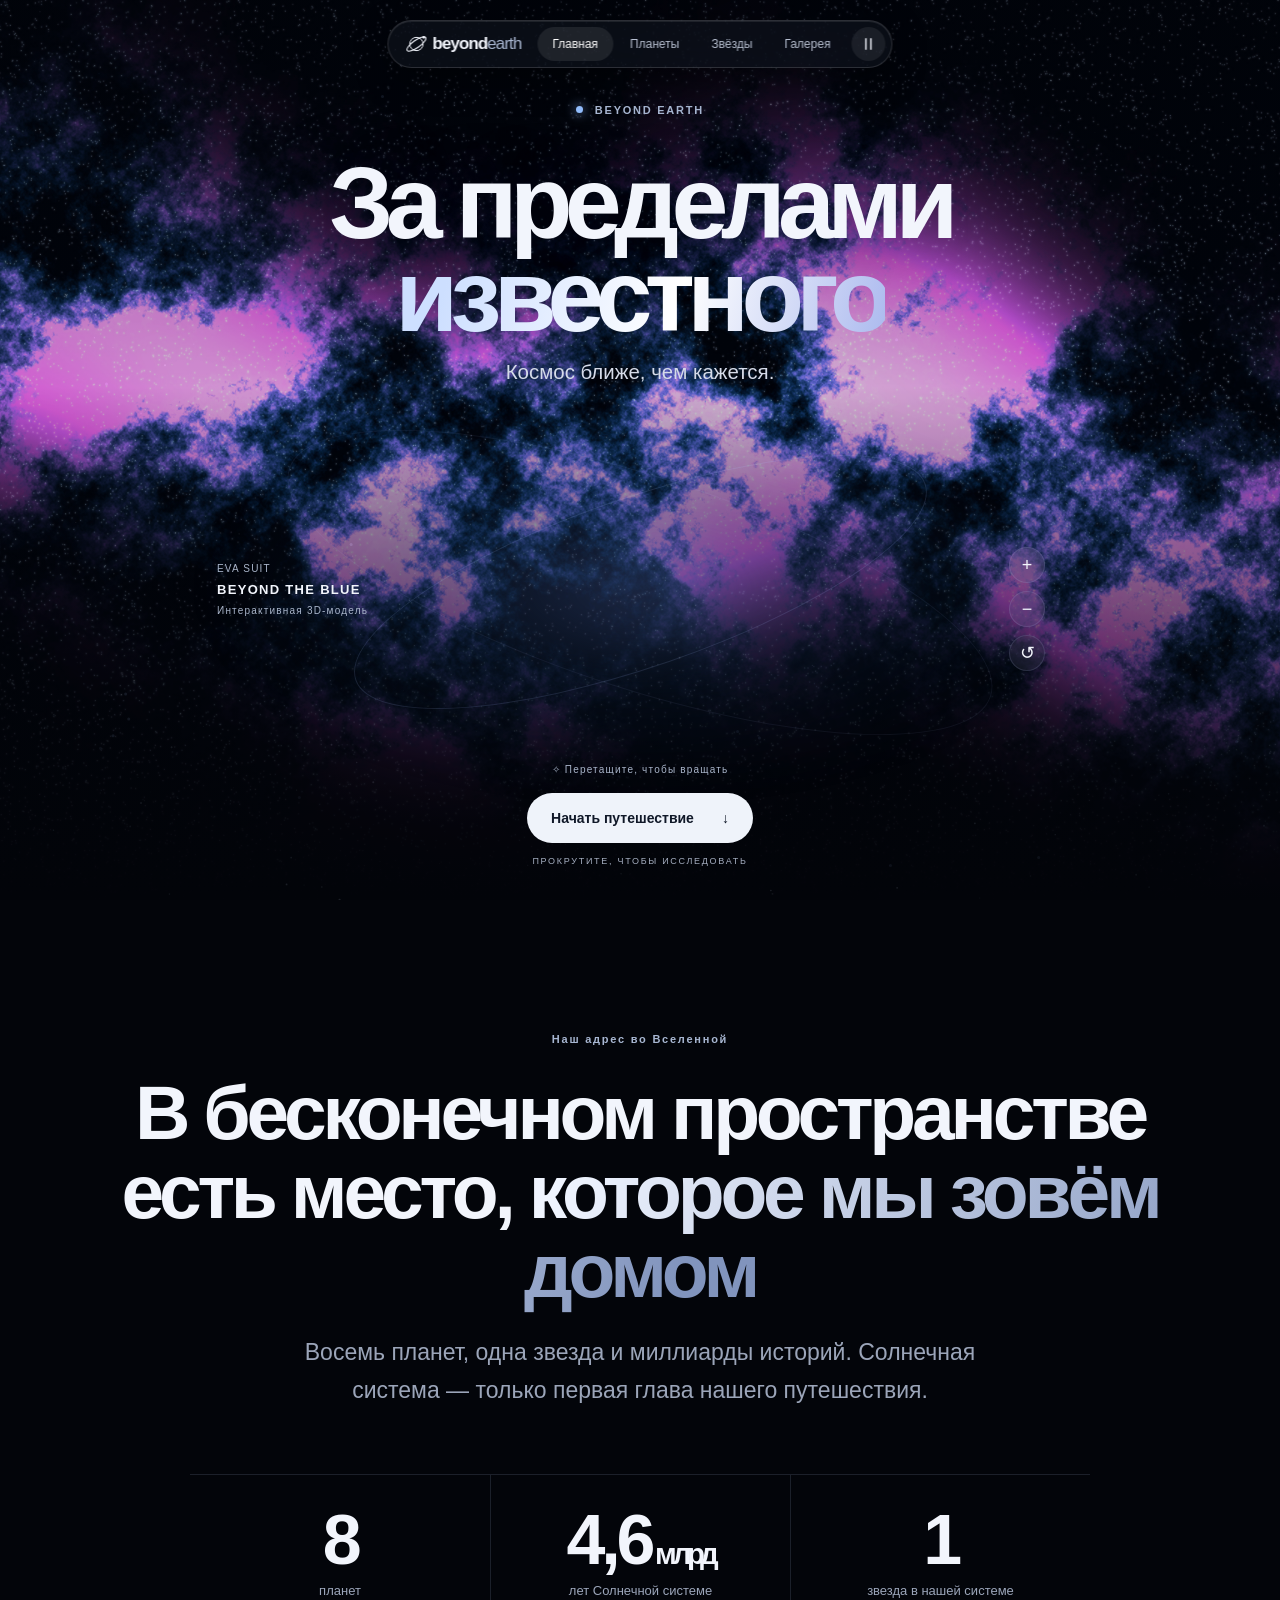
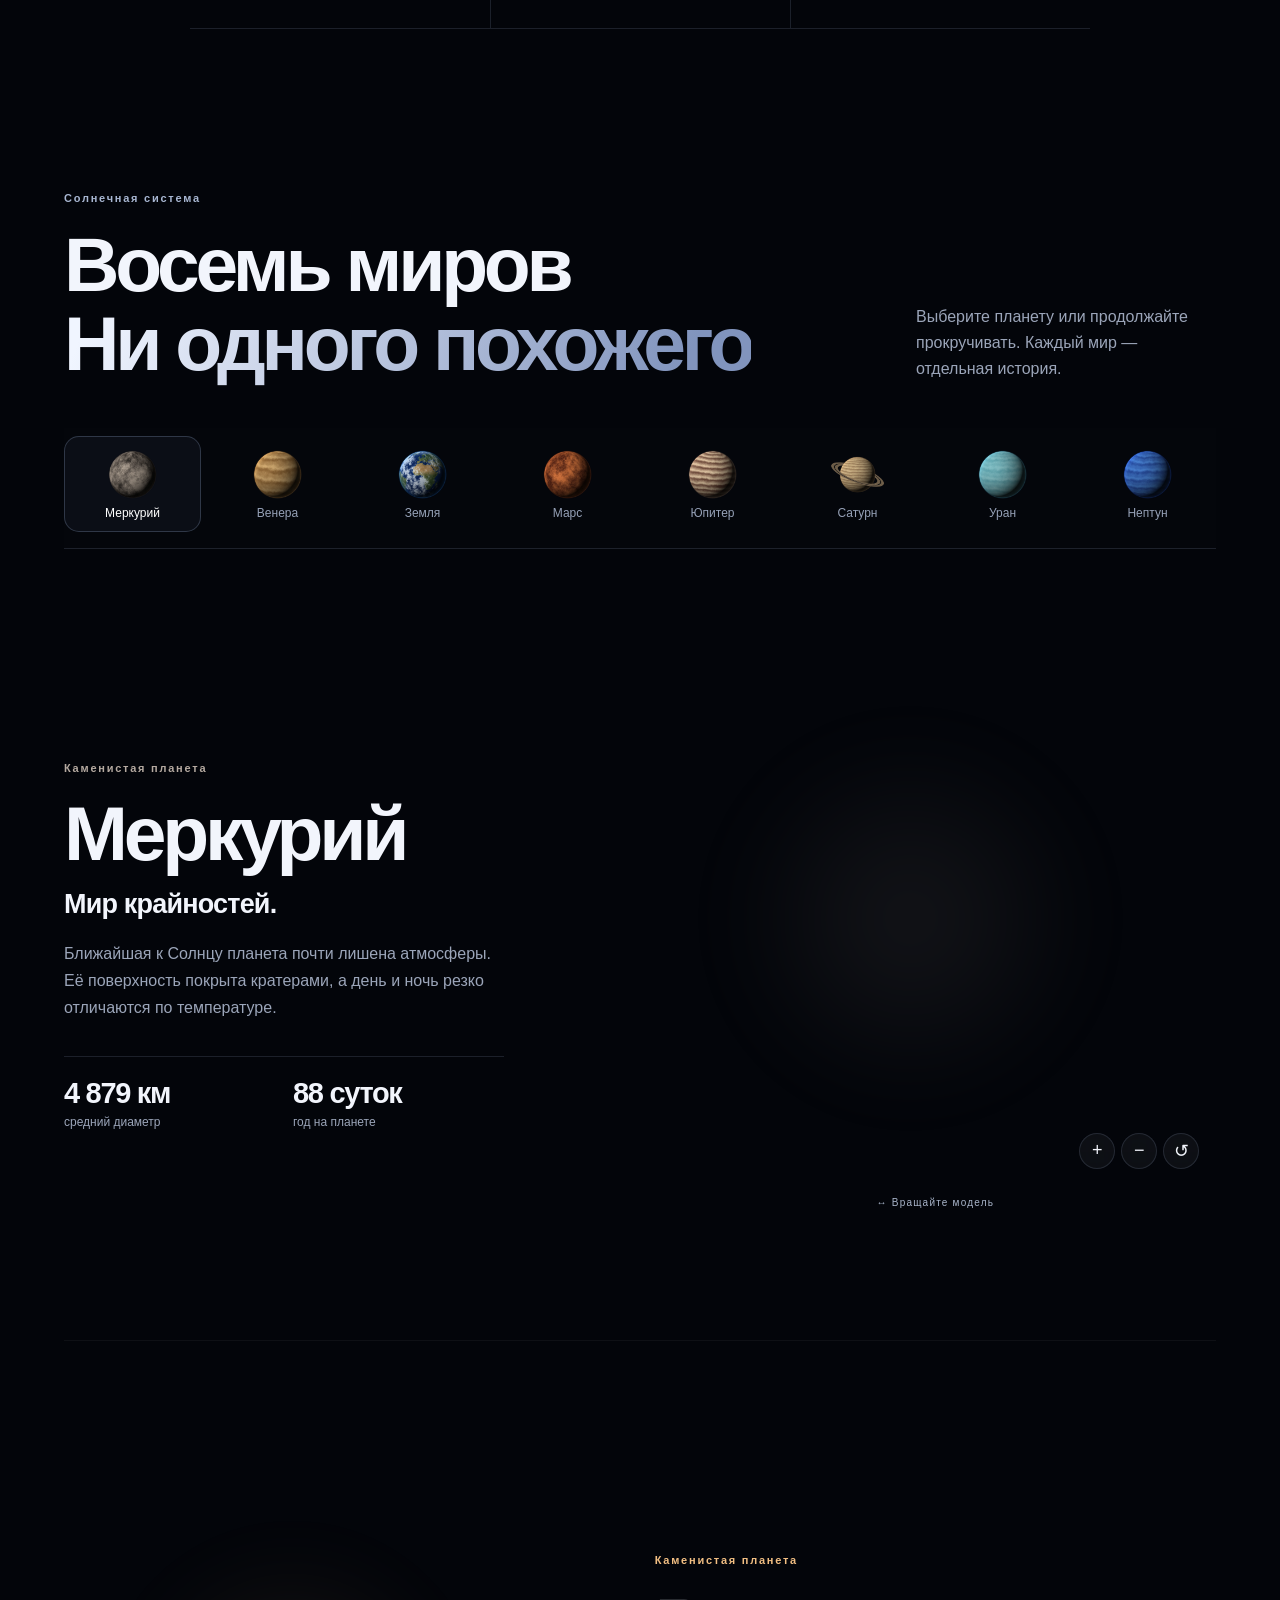
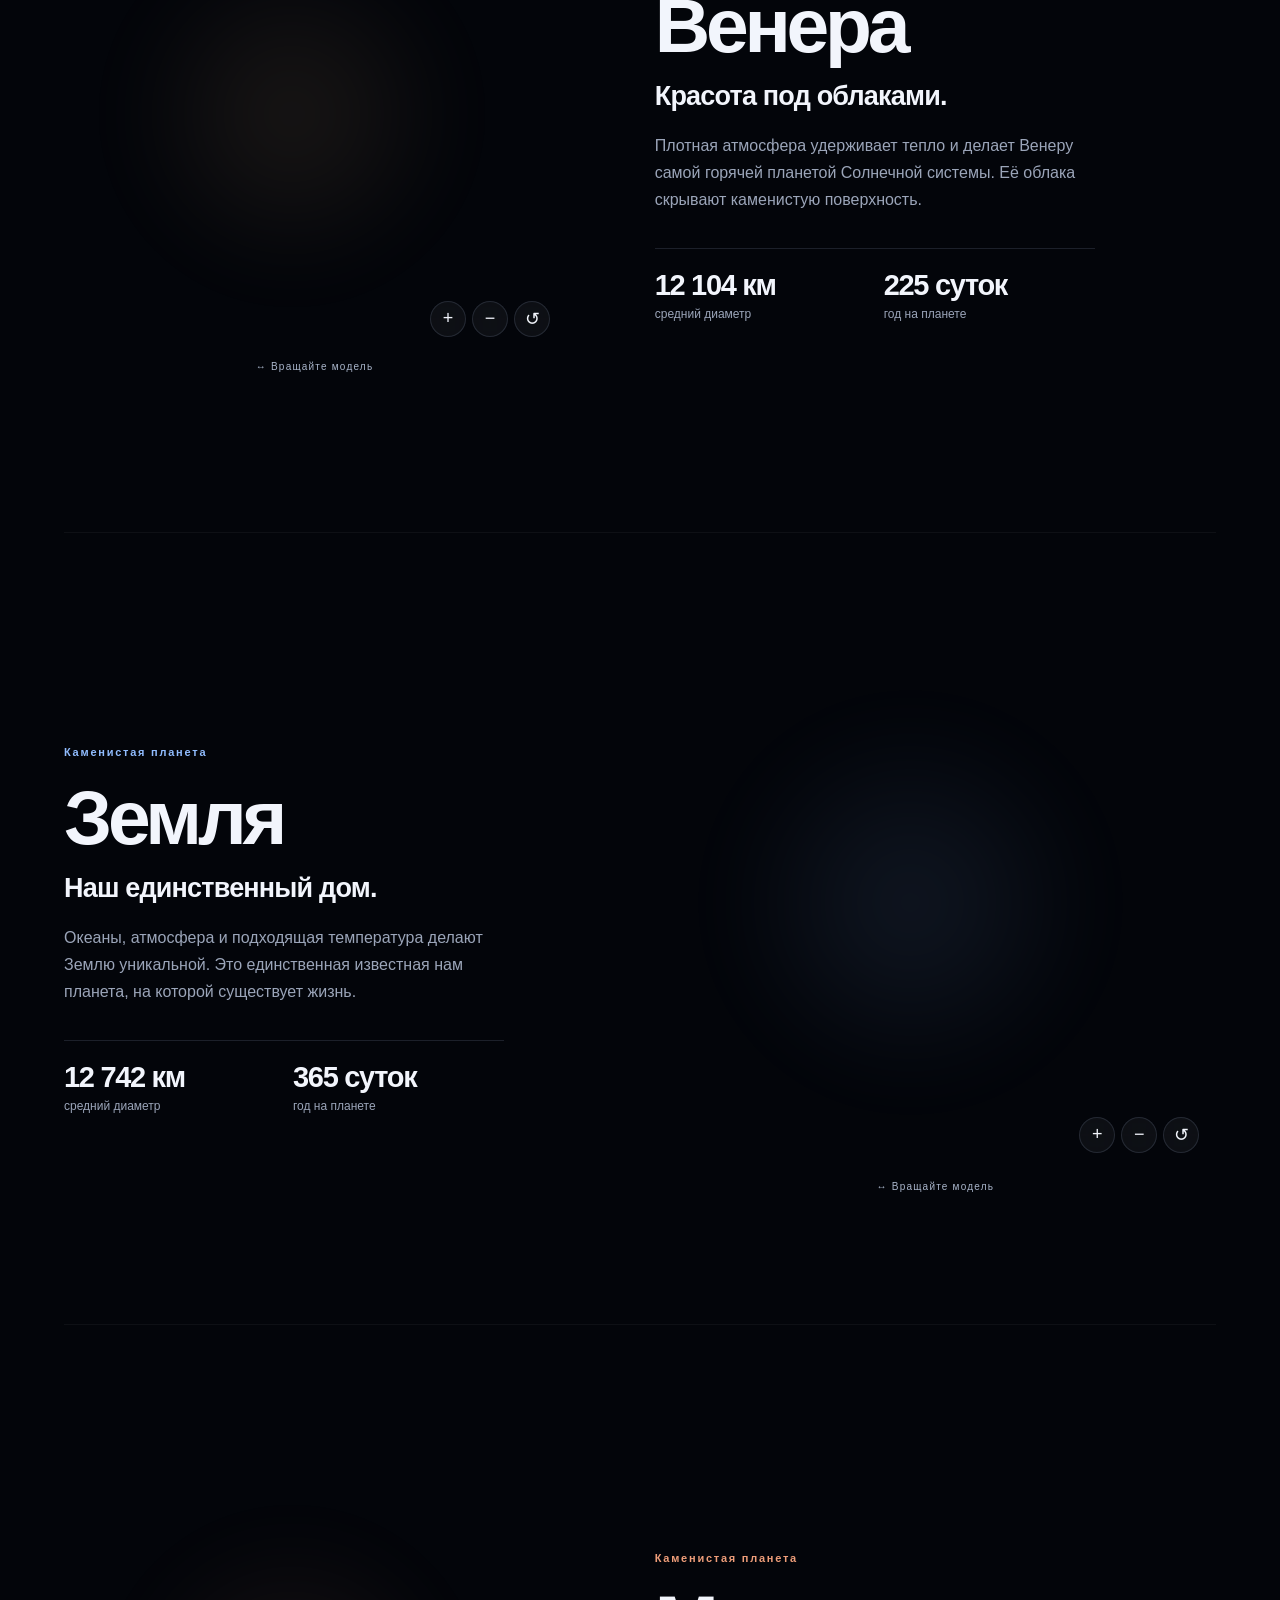
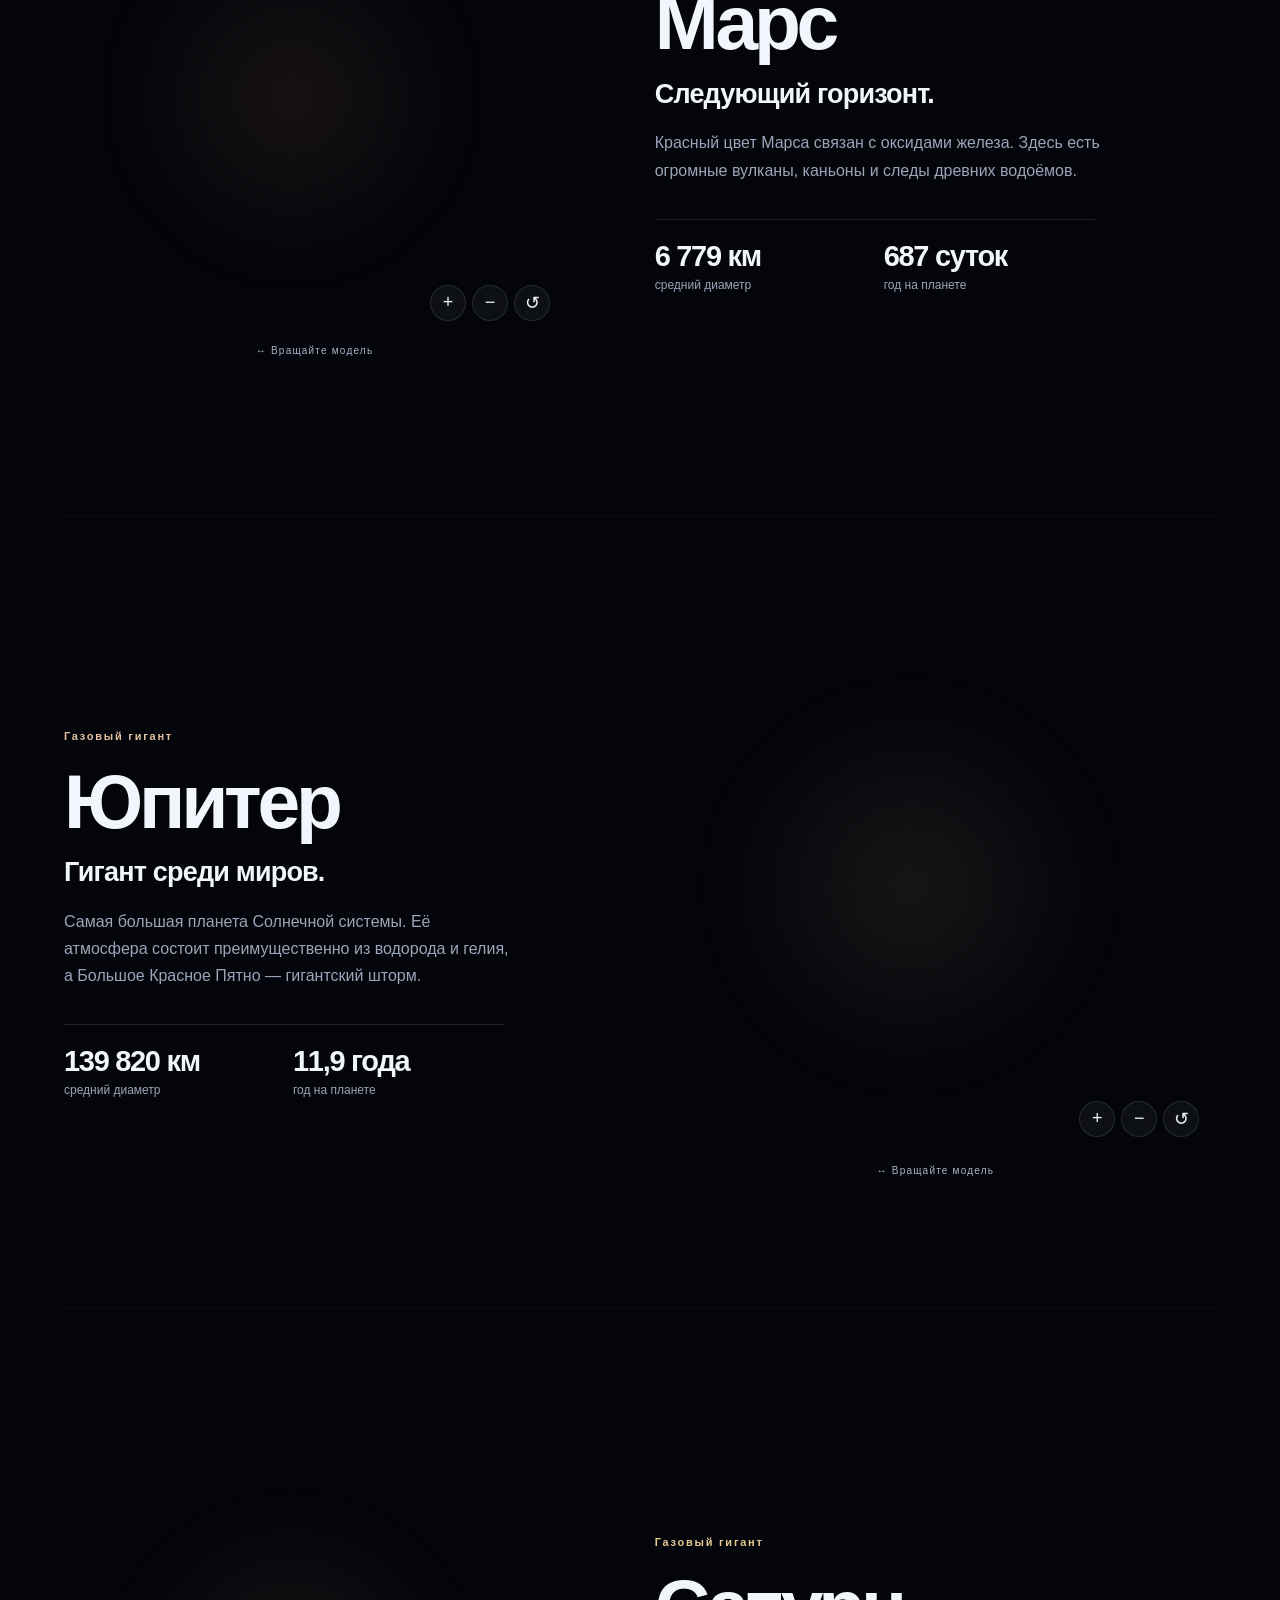
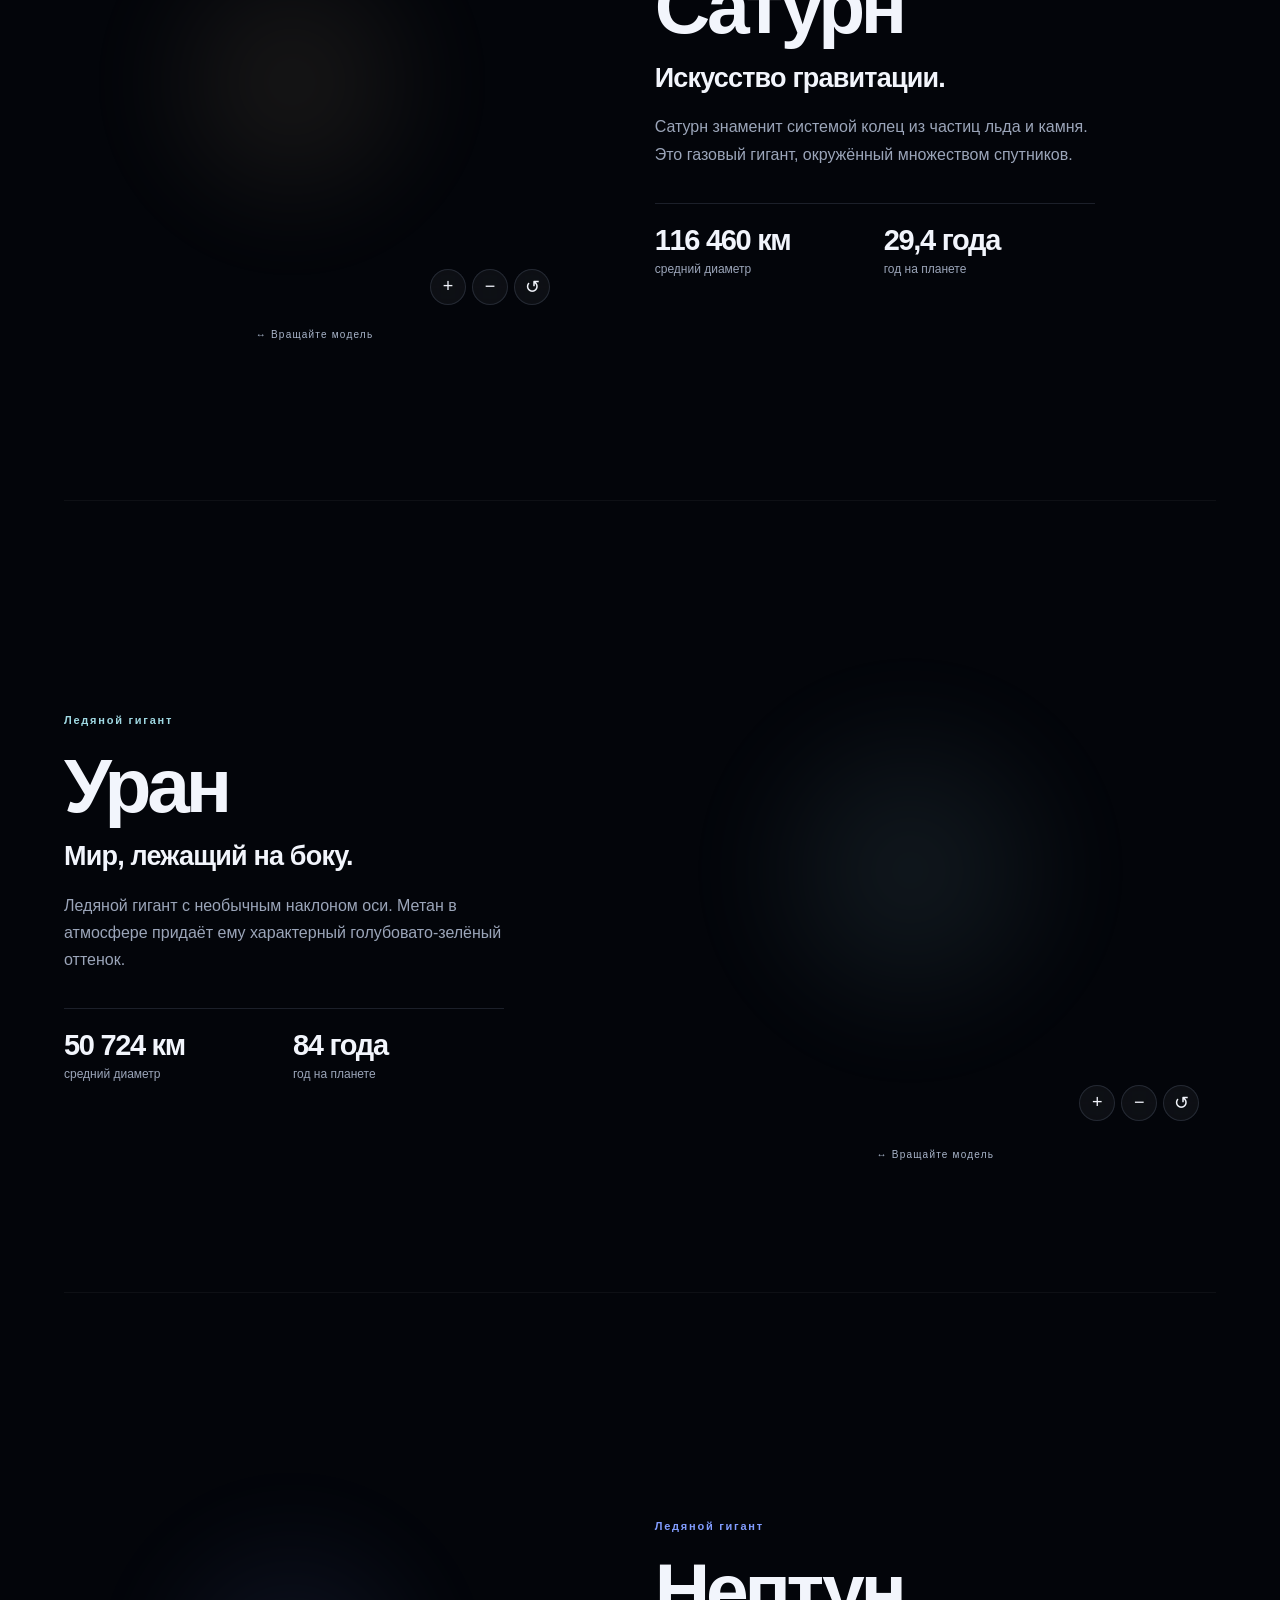
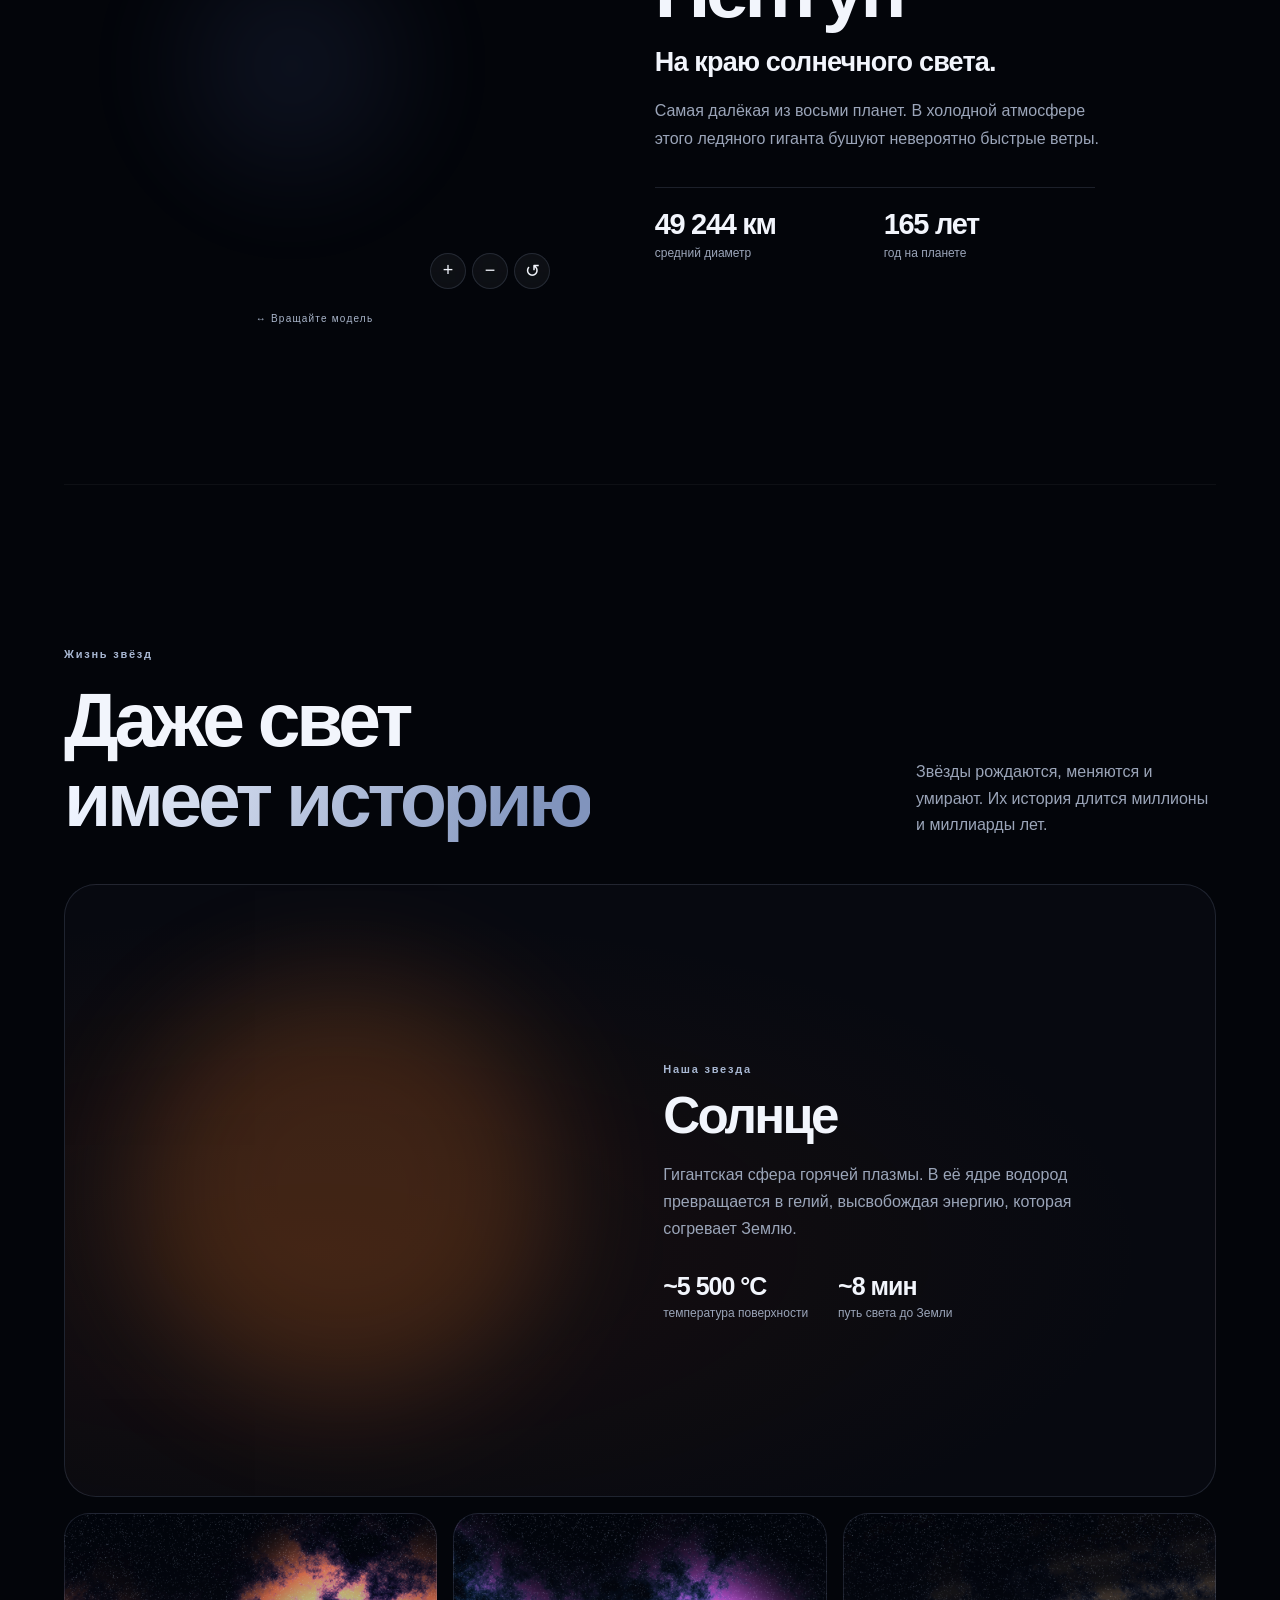
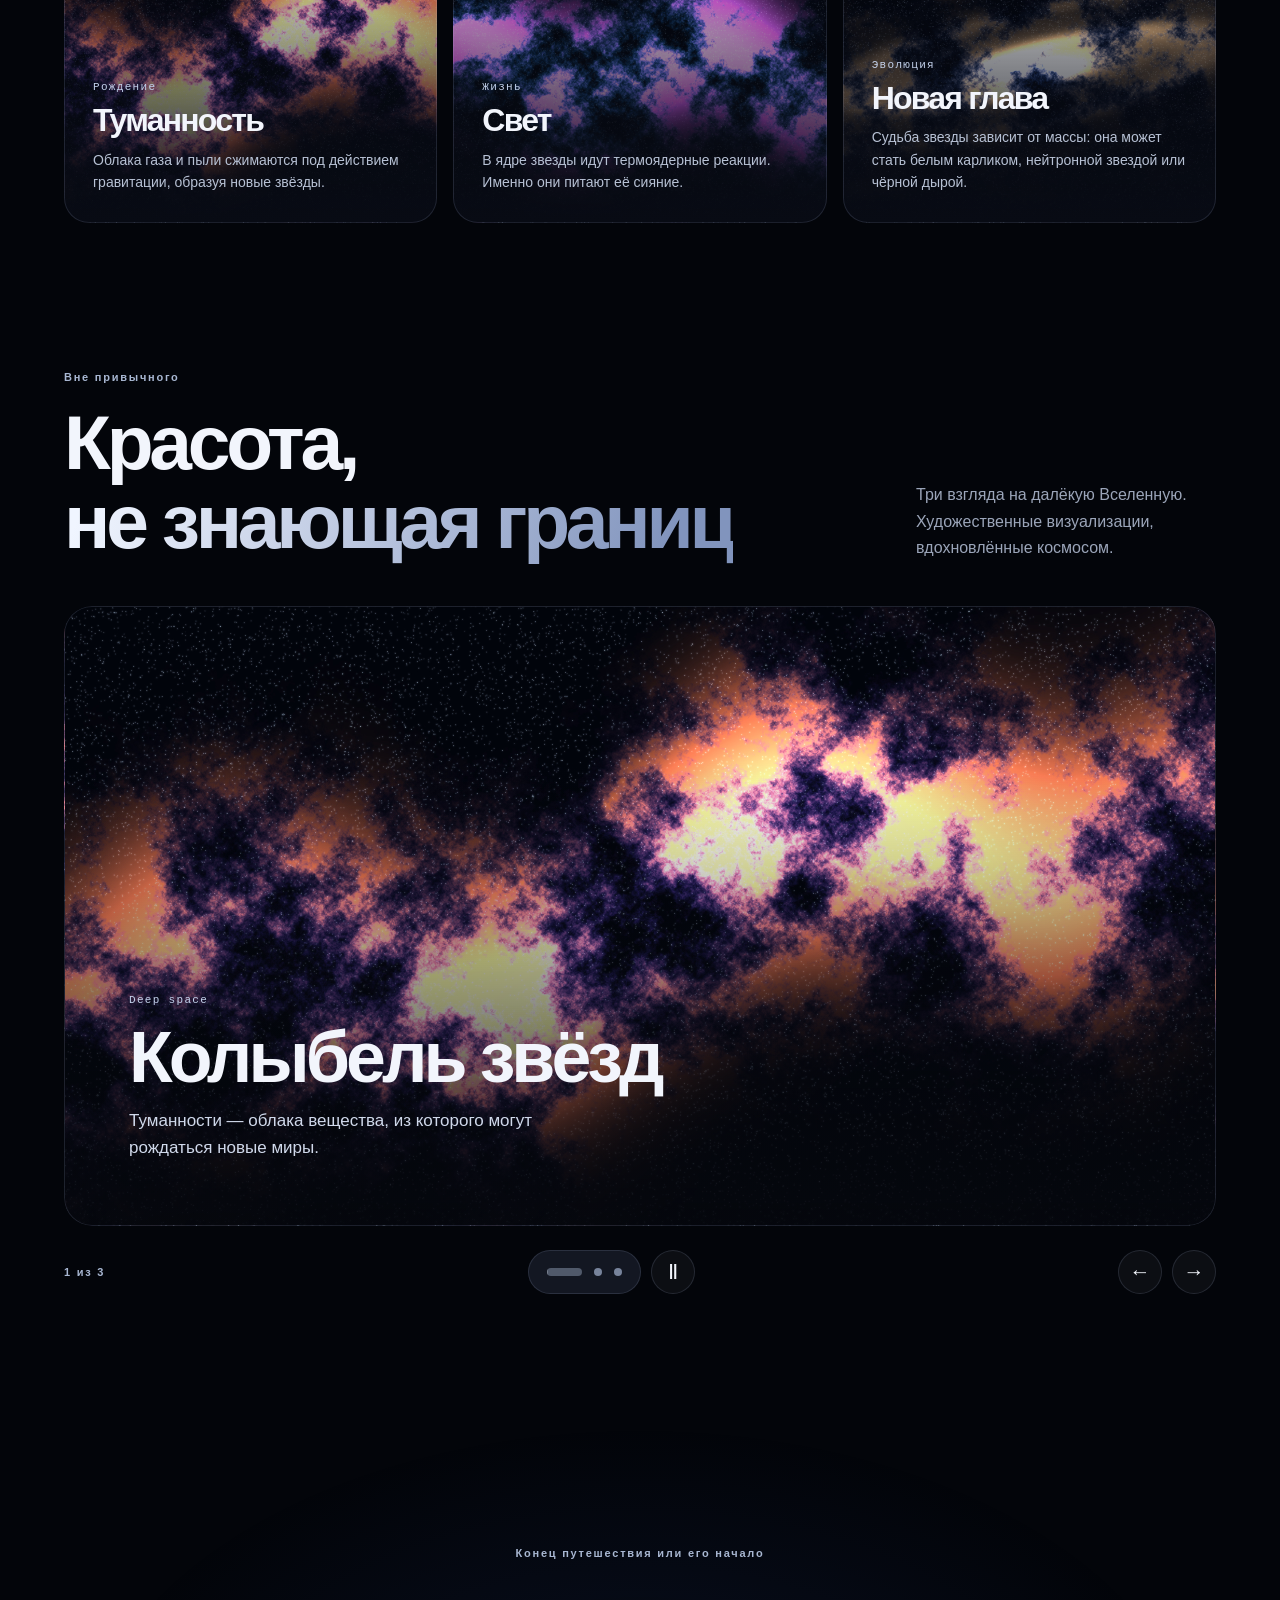
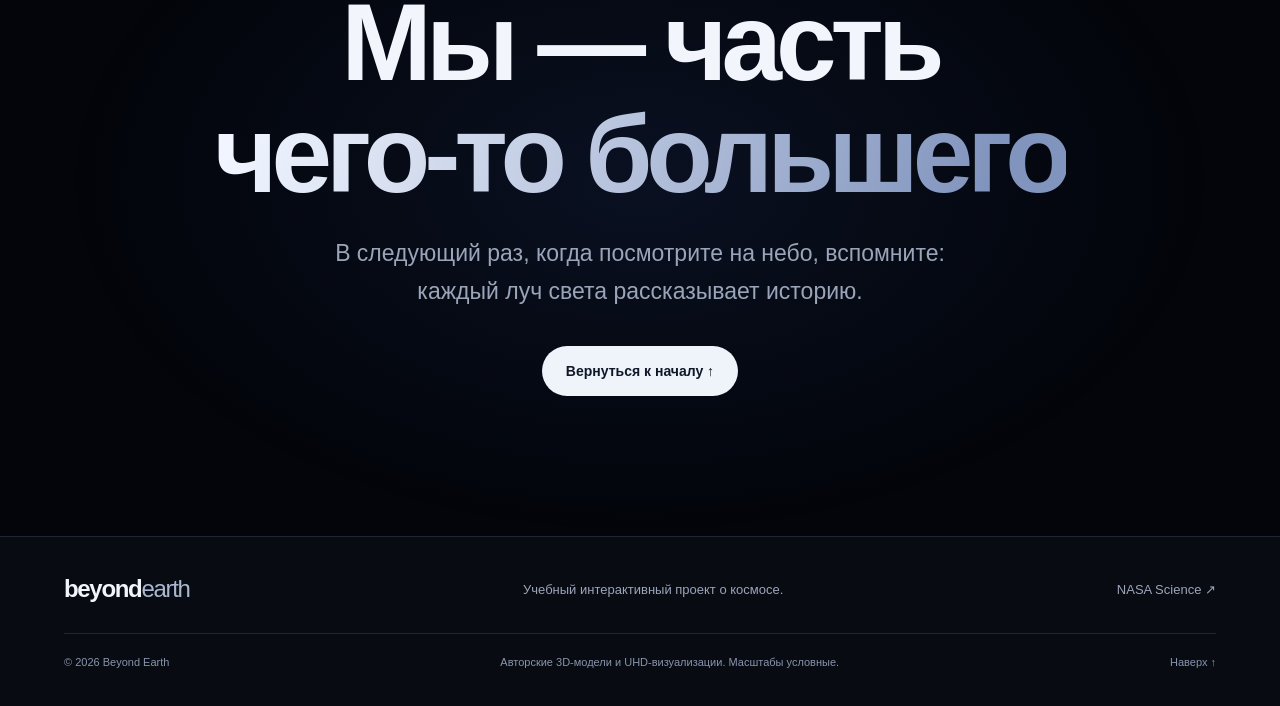
==== commit 215ebda3: "Simplify headings and decorative labels" ====
--- a/index.html
+++ b/index.html
@@ -4,13 +4,13 @@
 <body>
 <a class="skip" href="#main">К содержанию</a>
 <canvas id="stars" aria-hidden="true"></canvas><div class="reading-progress" aria-hidden="true"></div>
-<header class="nav"><a href="#home" class="brand" aria-label="Beyond Earth, главная"><svg viewBox="0 0 36 36" fill="none" aria-hidden="true"><circle cx="18" cy="18" r="10" stroke="currentColor" stroke-width="1.5"/><ellipse cx="18" cy="18" rx="17" ry="5.5" transform="rotate(-35 18 18)" stroke="currentColor" stroke-width="1.5"/><circle cx="29" cy="8" r="2" fill="currentColor"/></svg> beyond<span>earth.</span></a><nav id="navigation" aria-label="Главная навигация"><a href="#home">Главная</a><a href="#planets">Планеты</a><a href="#stars-section">Звёзды</a><a href="#gallery">Галерея</a></nav><button class="nav-motion icon-button" id="motion" aria-label="Приостановить анимации" title="Приостановить анимации"><svg viewBox="0 0 24 24" fill="none" stroke="currentColor" stroke-width="1.7"><path d="M9 5v14M15 5v14"/></svg></button><button class="menu icon-button" aria-label="Открыть меню" aria-expanded="false" aria-controls="navigation"><svg viewBox="0 0 24 24" fill="none" stroke="currentColor" stroke-width="1.5"><path d="M4 8h16M4 16h16"/></svg></button></header>
+<header class="nav"><a href="#home" class="brand" aria-label="Beyond Earth, главная"><svg viewBox="0 0 36 36" fill="none" aria-hidden="true"><circle cx="18" cy="18" r="10" stroke="currentColor" stroke-width="1.5"/><ellipse cx="18" cy="18" rx="17" ry="5.5" transform="rotate(-35 18 18)" stroke="currentColor" stroke-width="1.5"/><circle cx="29" cy="8" r="2" fill="currentColor"/></svg> beyond<span>earth</span></a><nav id="navigation" aria-label="Главная навигация"><a href="#home">Главная</a><a href="#planets">Планеты</a><a href="#stars-section">Звёзды</a><a href="#gallery">Галерея</a></nav><button class="nav-motion icon-button" id="motion" aria-label="Приостановить анимации" title="Приостановить анимации"><svg viewBox="0 0 24 24" fill="none" stroke="currentColor" stroke-width="1.7"><path d="M9 5v14M15 5v14"/></svg></button><button class="menu icon-button" aria-label="Открыть меню" aria-expanded="false" aria-controls="navigation"><svg viewBox="0 0 24 24" fill="none" stroke="currentColor" stroke-width="1.5"><path d="M4 8h16M4 16h16"/></svg></button></header>
 <main id="main">
-<section id="home" class="hero hero-v2"><div class="hero-backdrop"></div><div class="hero-copy"><p class="eyebrow"><span class="live-dot"></span> BEYOND EARTH ! EXPEDITION 001</p><h1>За пределами<br><em>известного.</em></h1><p class="hero-description">Космос ближе, чем кажется.</p></div><div class="astronaut-stage"><div class="hero-halo"></div><div class="orbital-line"></div><div class="orbital-line second"></div><div class="astro-view model-view" data-model="astronaut"><img src="assets/images/astronaut.webp" alt="Космонавт в скафандре" class="model-poster"><canvas tabindex="0" aria-label="3D-модель космонавта, вращение стрелками или мышью"></canvas></div><div class="astro-label"><span>01 ! EVA SUIT</span><b>BEYOND THE BLUE.</b><span>Интерактивная 3D-модель</span></div><div class="astro-controls"><button class="icon-button" data-action="in" aria-label="Приблизить">+</button><button class="icon-button" data-action="out" aria-label="Отдалить">−</button><button class="icon-button" data-action="reset" aria-label="Сбросить">↺</button></div><p class="drag-label">✧ Перетащите, чтобы вращать</p></div><div class="hero-cta"><a class="primary" href="#intro">Начать путешествие <span>↓</span></a><p>ПРОКРУТИТЕ, ЧТОБЫ ИССЛЕДОВАТЬ</p></div></section>
-<section id="intro" class="intro section-pad"><p class="eyebrow reveal">01 ! НАШ АДРЕС ВО ВСЕЛЕННОЙ</p><h2 class="reveal">В бесконечном пространстве<br>есть место, <em>которое мы зовём домом.</em></h2><p class="lead reveal">Восемь планет, одна звезда и миллиарды историй. Солнечная система — только первая глава нашего путешествия.</p><div class="metrics reveal"><div><strong>8</strong><span>планет</span></div><div><strong>4,6<span> млрд</span></strong><span>лет Солнечной системе</span></div><div><strong>1</strong><span>звезда в нашей системе</span></div></div></section>
-<section id="planets" class="planets section-pad"><div class="section-head reveal"><div><p class="eyebrow">02 ! СОЛНЕЧНАЯ СИСТЕМА</p><h2>Восемь миров.<br><em>Ни одного похожего.</em></h2></div><p>Выберите планету или продолжайте прокручивать. Каждый мир — отдельная история.</p></div><div class="planet-picker" role="group" aria-label="Выбор планеты" id="planet-picker"></div><div id="planet-story"></div></section>
-<section id="stars-section" class="stars-section section-pad"><div class="section-head reveal"><div><p class="eyebrow">03 ! ЖИЗНЬ ЗВЁЗД</p><h2>Даже свет<br><em>имеет историю.</em></h2></div><p>Звёзды рождаются, меняются и умирают. Их история длится миллионы и миллиарды лет.</p></div><div class="star-feature reveal"><div class="sun-art model-view" data-model="sun"><img class="model-poster" src="assets/images/sun.webp" alt="Солнце" loading="lazy"><canvas tabindex="0" aria-label="3D-модель Солнца"></canvas></div><div><p class="eyebrow">НАША ЗВЕЗДА ! 01</p><h3>Солнце.</h3><p>Гигантская сфера горячей плазмы. В её ядре водород превращается в гелий, высвобождая энергию, которая согревает Землю.</p><div class="sun-data"><div><b>~5 500 °C</b><span>температура поверхности</span></div><div><b>~8 мин</b><span>путь света до Земли</span></div></div></div></div><div class="life-grid"><article class="life-card reveal" style="--art:url('assets/images/nebula.jpg')"><span>01 ! РОЖДЕНИЕ</span><h3>Туманность.</h3><p>Облака газа и пыли сжимаются под действием гравитации, образуя новые звёзды.</p></article><article class="life-card reveal" style="--art:url('assets/images/stellar.jpg')"><span>02 ! ЖИЗНЬ</span><h3>Свет.</h3><p>В ядре звезды идут термоядерные реакции. Именно они питают её сияние.</p></article><article class="life-card reveal" style="--art:url('assets/images/galaxy.jpg')"><span>03 ! ЭВОЛЮЦИЯ</span><h3>Новая глава.</h3><p>Судьба звезды зависит от массы: она может стать белым карликом, нейтронной звездой или чёрной дырой.</p></article></div></section>
-<section id="gallery" class="gallery section-pad"><div class="section-head reveal"><div><p class="eyebrow">04 ! ВНЕ ПРИВЫЧНОГО</p><h2>Красота,<br><em>не знающая границ.</em></h2></div><p>Три взгляда на далёкую Вселенную. Художественные визуализации, вдохновлённые космосом.</p></div><div class="gallery-viewport" aria-roledescription="карусель" aria-label="Космическая галерея"><div class="gallery-track" id="gallery-track"><article class="gallery-card" style="--art:url('assets/images/nebula.jpg')"><div><span>01 ! DEEP SPACE</span><h3>Колыбель звёзд.</h3><p>Туманности — облака вещества, из которого могут рождаться новые миры.</p></div></article><article class="gallery-card" style="--art:url('assets/images/galaxy.jpg')"><div><span>02 ! GALAXIES</span><h3>Острова света.</h3><p>Галактики объединяют звёзды, газ, пыль и тёмную материю под действием гравитации.</p></div></article><article class="gallery-card" style="--art:url('assets/images/stellar.jpg')"><div><span>03 ! STELLAR DUST</span><h3>Пыль бесконечности.</h3><p>Вещество, из которого состоят планеты и живые существа, связано с историей звёзд.</p></div></article></div></div><div class="gallery-controls"><span id="gallery-count" class="eyebrow" aria-live="polite">01 ! 03</span><div class="gallery-middle"><div id="gallery-dots" class="dots" role="group" aria-label="Выбрать слайд"></div><button class="icon-button gallery-pause" id="gallery-pause" aria-label="Приостановить галерею">Ⅱ</button></div><div class="gallery-arrows"><button class="icon-button" id="prev" aria-label="Предыдущий слайд">←</button><button class="icon-button" id="next" aria-label="Следующий слайд">→</button></div></div></section>
-<section class="final section-pad"><div class="final-glow"></div><p class="eyebrow reveal">КОНЕЦ ПУТЕШЕСТВИЯ ! ИЛИ ЕГО НАЧАЛО</p><h2 class="reveal">Мы — часть<br><em>чего-то большего.</em></h2><p class="lead reveal">В следующий раз, когда посмотрите на небо, вспомните: каждый луч света рассказывает историю.</p><a class="primary reveal" href="#home">Вернуться к началу ↑</a></section>
-</main><footer><div class="footer-main"><a href="#home" class="brand">beyond<span>earth.</span></a><p>Учебный интерактивный проект о космосе.</p><a href="https://science.nasa.gov/solar-system/" target="_blank" rel="noopener">NASA Science ↗</a></div><div class="footer-bottom"><span>© 2026 Beyond Earth</span><span>Авторские 3D-модели и UHD-визуализации. Масштабы условные.</span><a href="#home">Наверх ↑</a></div></footer>
+<section id="home" class="hero hero-v2"><div class="hero-backdrop"></div><div class="hero-copy"><p class="eyebrow"><span class="live-dot"></span> BEYOND EARTH</p><h1>За пределами<br><em>известного</em></h1><p class="hero-description">Космос ближе, чем кажется.</p></div><div class="astronaut-stage"><div class="hero-halo"></div><div class="orbital-line"></div><div class="orbital-line second"></div><div class="astro-view model-view" data-model="astronaut"><img src="assets/images/astronaut.webp" alt="Космонавт в скафандре" class="model-poster"><canvas tabindex="0" aria-label="3D-модель космонавта, вращение стрелками или мышью"></canvas></div><div class="astro-label"><span>EVA SUIT</span><b>BEYOND THE BLUE</b><span>Интерактивная 3D-модель</span></div><div class="astro-controls"><button class="icon-button" data-action="in" aria-label="Приблизить">+</button><button class="icon-button" data-action="out" aria-label="Отдалить">−</button><button class="icon-button" data-action="reset" aria-label="Сбросить">↺</button></div><p class="drag-label">✧ Перетащите, чтобы вращать</p></div><div class="hero-cta"><a class="primary" href="#intro">Начать путешествие <span>↓</span></a><p>ПРОКРУТИТЕ, ЧТОБЫ ИССЛЕДОВАТЬ</p></div></section>
+<section id="intro" class="intro section-pad"><p class="eyebrow reveal">Наш адрес во Вселенной</p><h2 class="reveal">В бесконечном пространстве<br>есть место, <em>которое мы зовём домом</em></h2><p class="lead reveal">Восемь планет, одна звезда и миллиарды историй. Солнечная система — только первая глава нашего путешествия.</p><div class="metrics reveal"><div><strong>8</strong><span>планет</span></div><div><strong>4,6<span> млрд</span></strong><span>лет Солнечной системе</span></div><div><strong>1</strong><span>звезда в нашей системе</span></div></div></section>
+<section id="planets" class="planets section-pad"><div class="section-head reveal"><div><p class="eyebrow">Солнечная система</p><h2>Восемь миров<br><em>Ни одного похожего</em></h2></div><p>Выберите планету или продолжайте прокручивать. Каждый мир — отдельная история.</p></div><div class="planet-picker" role="group" aria-label="Выбор планеты" id="planet-picker"></div><div id="planet-story"></div></section>
+<section id="stars-section" class="stars-section section-pad"><div class="section-head reveal"><div><p class="eyebrow">Жизнь звёзд</p><h2>Даже свет<br><em>имеет историю</em></h2></div><p>Звёзды рождаются, меняются и умирают. Их история длится миллионы и миллиарды лет.</p></div><div class="star-feature reveal"><div class="sun-art model-view" data-model="sun"><img class="model-poster" src="assets/images/sun.webp" alt="Солнце" loading="lazy"><canvas tabindex="0" aria-label="3D-модель Солнца"></canvas></div><div><p class="eyebrow">Наша звезда</p><h3>Солнце</h3><p>Гигантская сфера горячей плазмы. В её ядре водород превращается в гелий, высвобождая энергию, которая согревает Землю.</p><div class="sun-data"><div><b>~5 500 °C</b><span>температура поверхности</span></div><div><b>~8 мин</b><span>путь света до Земли</span></div></div></div></div><div class="life-grid"><article class="life-card reveal" style="--art:url('assets/images/nebula.jpg')"><span>Рождение</span><h3>Туманность</h3><p>Облака газа и пыли сжимаются под действием гравитации, образуя новые звёзды.</p></article><article class="life-card reveal" style="--art:url('assets/images/stellar.jpg')"><span>Жизнь</span><h3>Свет</h3><p>В ядре звезды идут термоядерные реакции. Именно они питают её сияние.</p></article><article class="life-card reveal" style="--art:url('assets/images/galaxy.jpg')"><span>Эволюция</span><h3>Новая глава</h3><p>Судьба звезды зависит от массы: она может стать белым карликом, нейтронной звездой или чёрной дырой.</p></article></div></section>
+<section id="gallery" class="gallery section-pad"><div class="section-head reveal"><div><p class="eyebrow">Вне привычного</p><h2>Красота,<br><em>не знающая границ</em></h2></div><p>Три взгляда на далёкую Вселенную. Художественные визуализации, вдохновлённые космосом.</p></div><div class="gallery-viewport" aria-roledescription="карусель" aria-label="Космическая галерея"><div class="gallery-track" id="gallery-track"><article class="gallery-card" style="--art:url('assets/images/nebula.jpg')"><div><span>Deep space</span><h3>Колыбель звёзд</h3><p>Туманности — облака вещества, из которого могут рождаться новые миры.</p></div></article><article class="gallery-card" style="--art:url('assets/images/galaxy.jpg')"><div><span>Galaxies</span><h3>Острова света</h3><p>Галактики объединяют звёзды, газ, пыль и тёмную материю под действием гравитации.</p></div></article><article class="gallery-card" style="--art:url('assets/images/stellar.jpg')"><div><span>Stellar dust</span><h3>Пыль бесконечности</h3><p>Вещество, из которого состоят планеты и живые существа, связано с историей звёзд.</p></div></article></div></div><div class="gallery-controls"><span id="gallery-count" class="eyebrow" aria-live="polite">1 из 3</span><div class="gallery-middle"><div id="gallery-dots" class="dots" role="group" aria-label="Выбрать слайд"></div><button class="icon-button gallery-pause" id="gallery-pause" aria-label="Приостановить галерею">Ⅱ</button></div><div class="gallery-arrows"><button class="icon-button" id="prev" aria-label="Предыдущий слайд">←</button><button class="icon-button" id="next" aria-label="Следующий слайд">→</button></div></div></section>
+<section class="final section-pad"><div class="final-glow"></div><p class="eyebrow reveal">Конец путешествия или его начало</p><h2 class="reveal">Мы — часть<br><em>чего-то большего</em></h2><p class="lead reveal">В следующий раз, когда посмотрите на небо, вспомните: каждый луч света рассказывает историю.</p><a class="primary reveal" href="#home">Вернуться к началу ↑</a></section>
+</main><footer><div class="footer-main"><a href="#home" class="brand">beyond<span>earth</span></a><p>Учебный интерактивный проект о космосе.</p><a href="https://science.nasa.gov/solar-system/" target="_blank" rel="noopener">NASA Science ↗</a></div><div class="footer-bottom"><span>© 2026 Beyond Earth</span><span>Авторские 3D-модели и UHD-визуализации. Масштабы условные.</span><a href="#home">Наверх ↑</a></div></footer>
 </body></html>
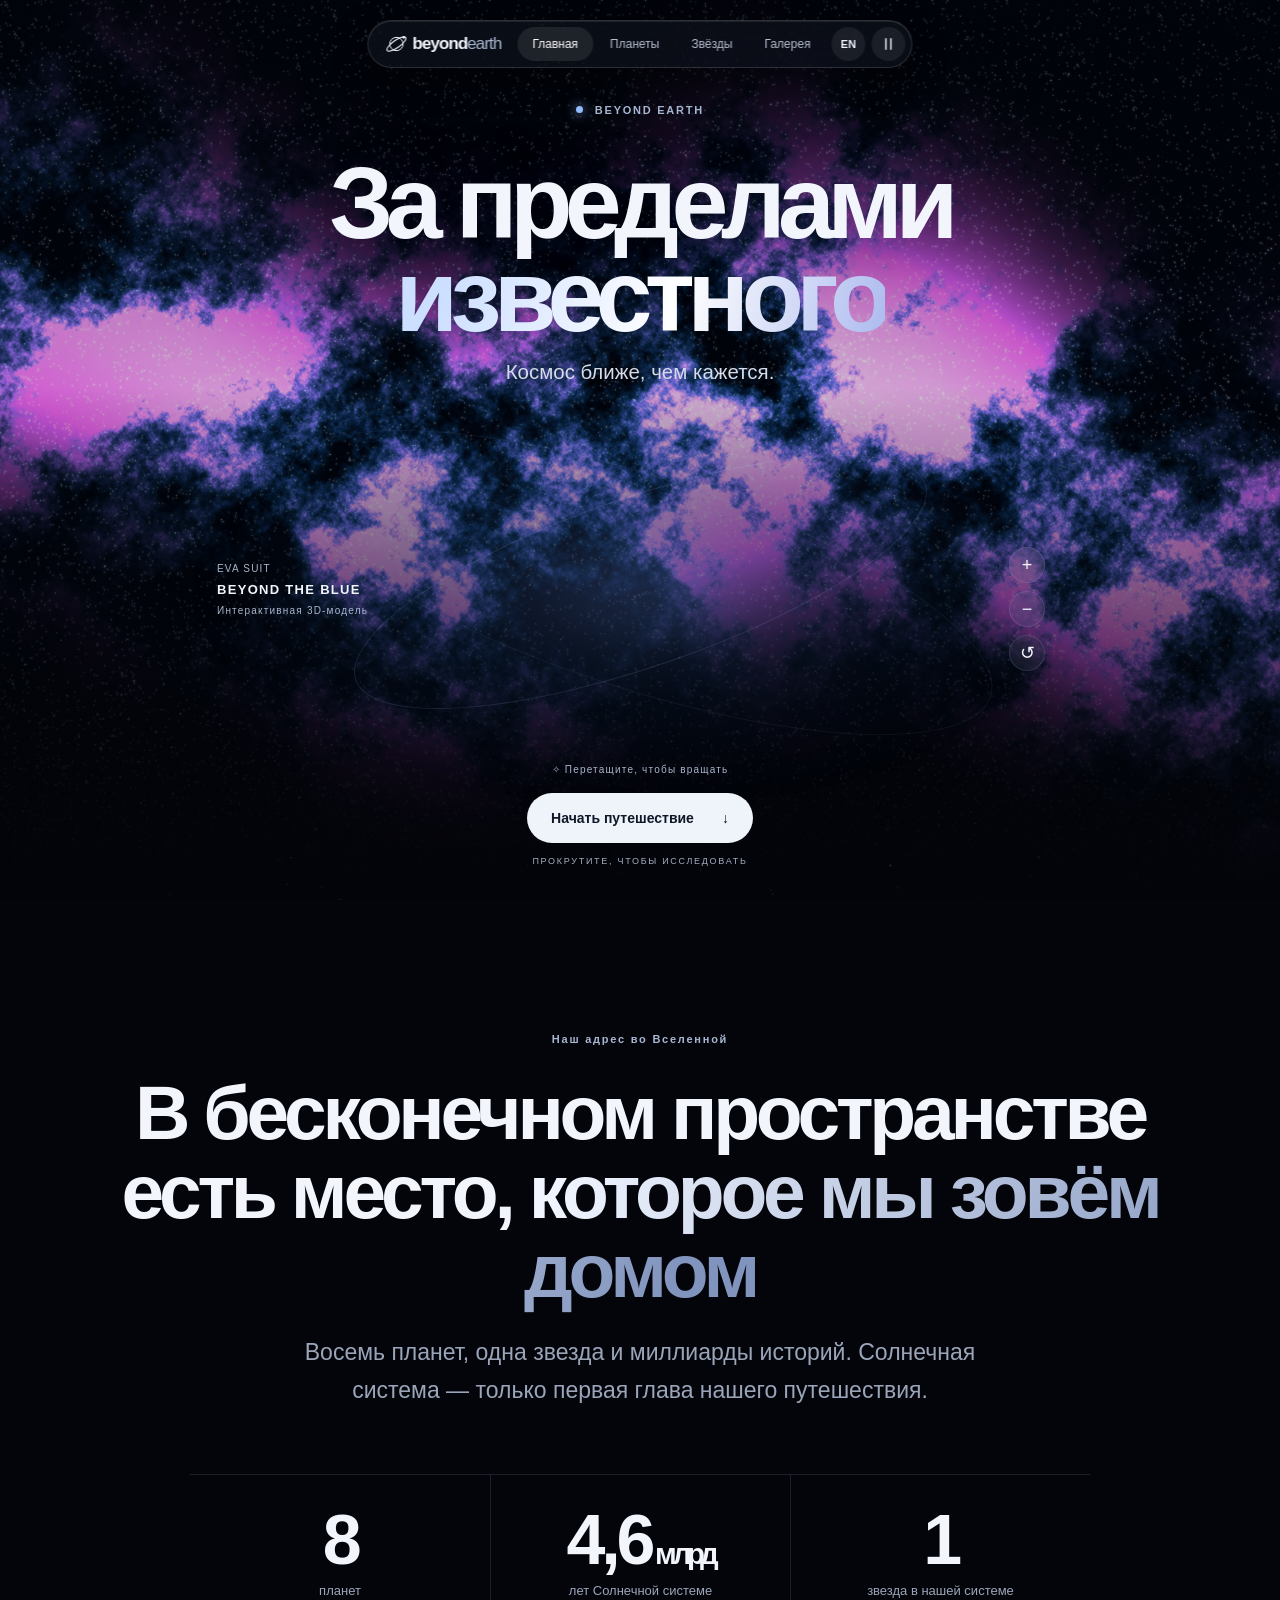
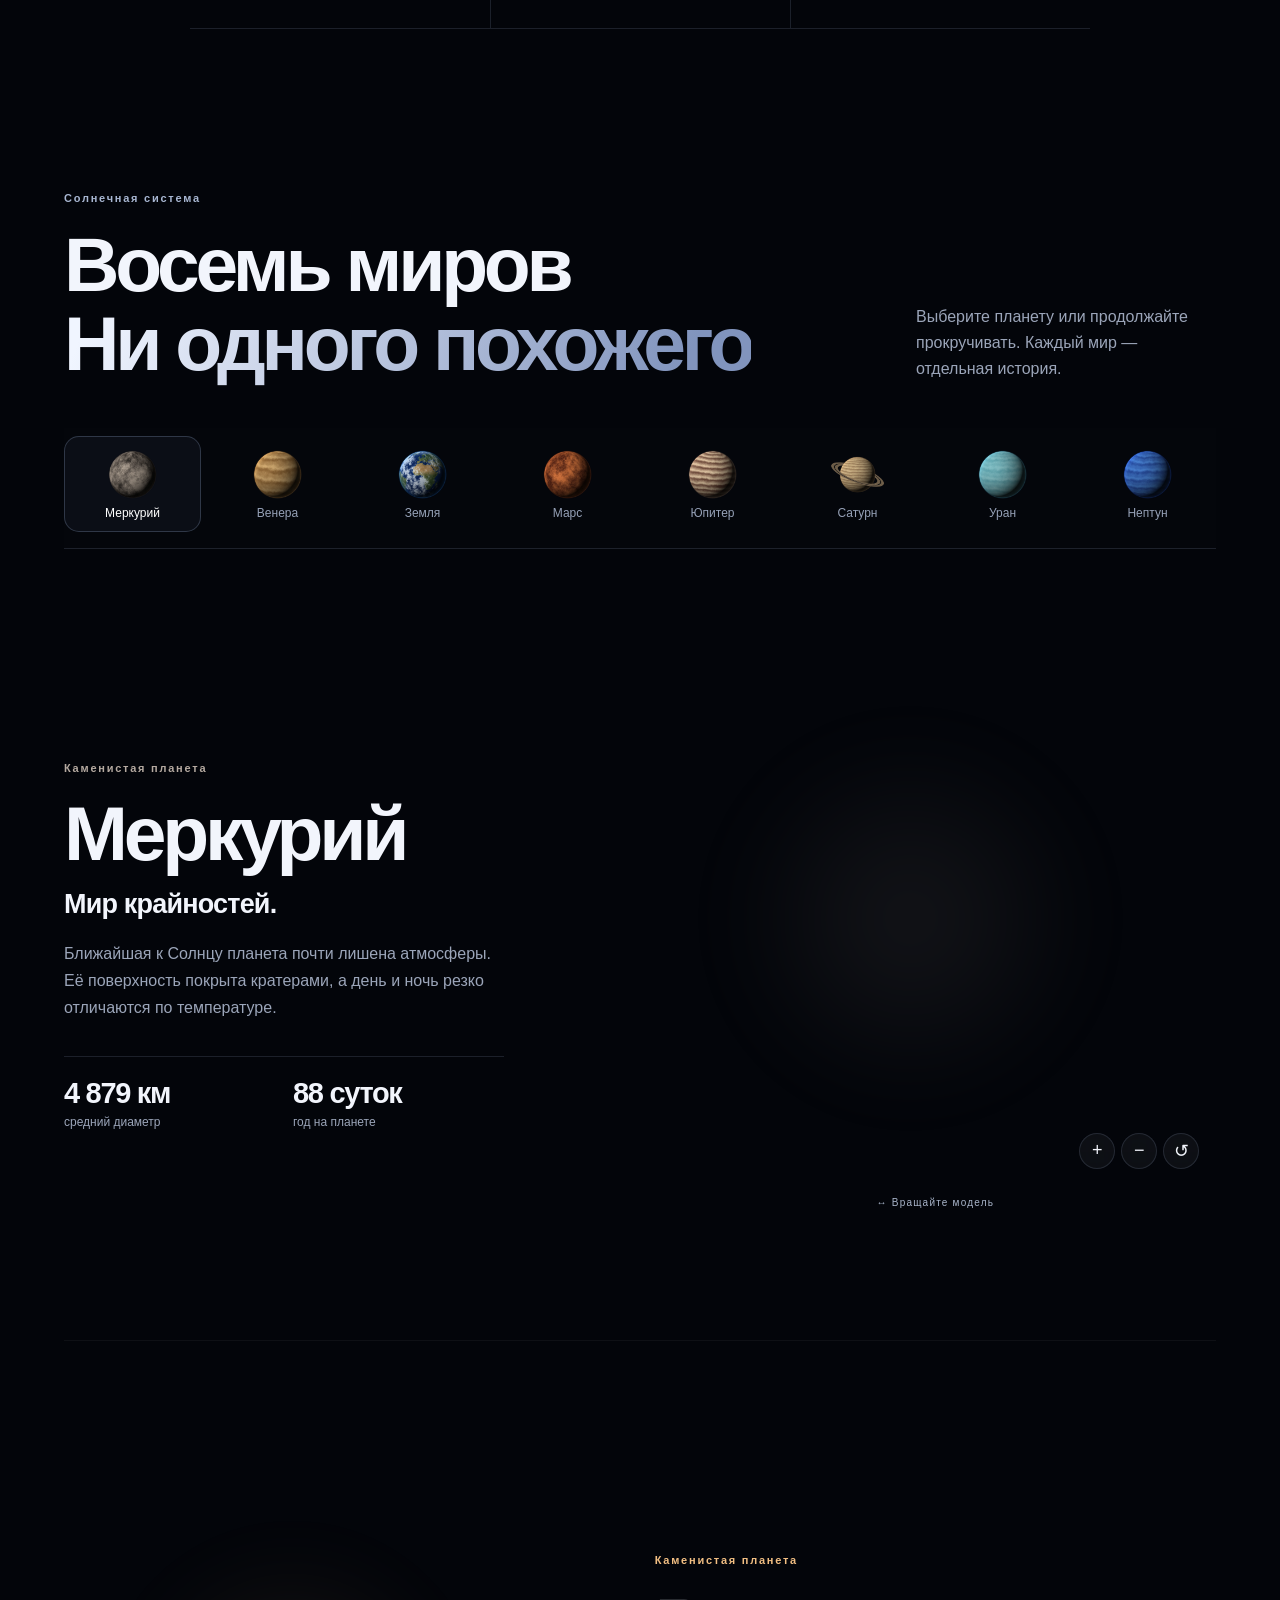
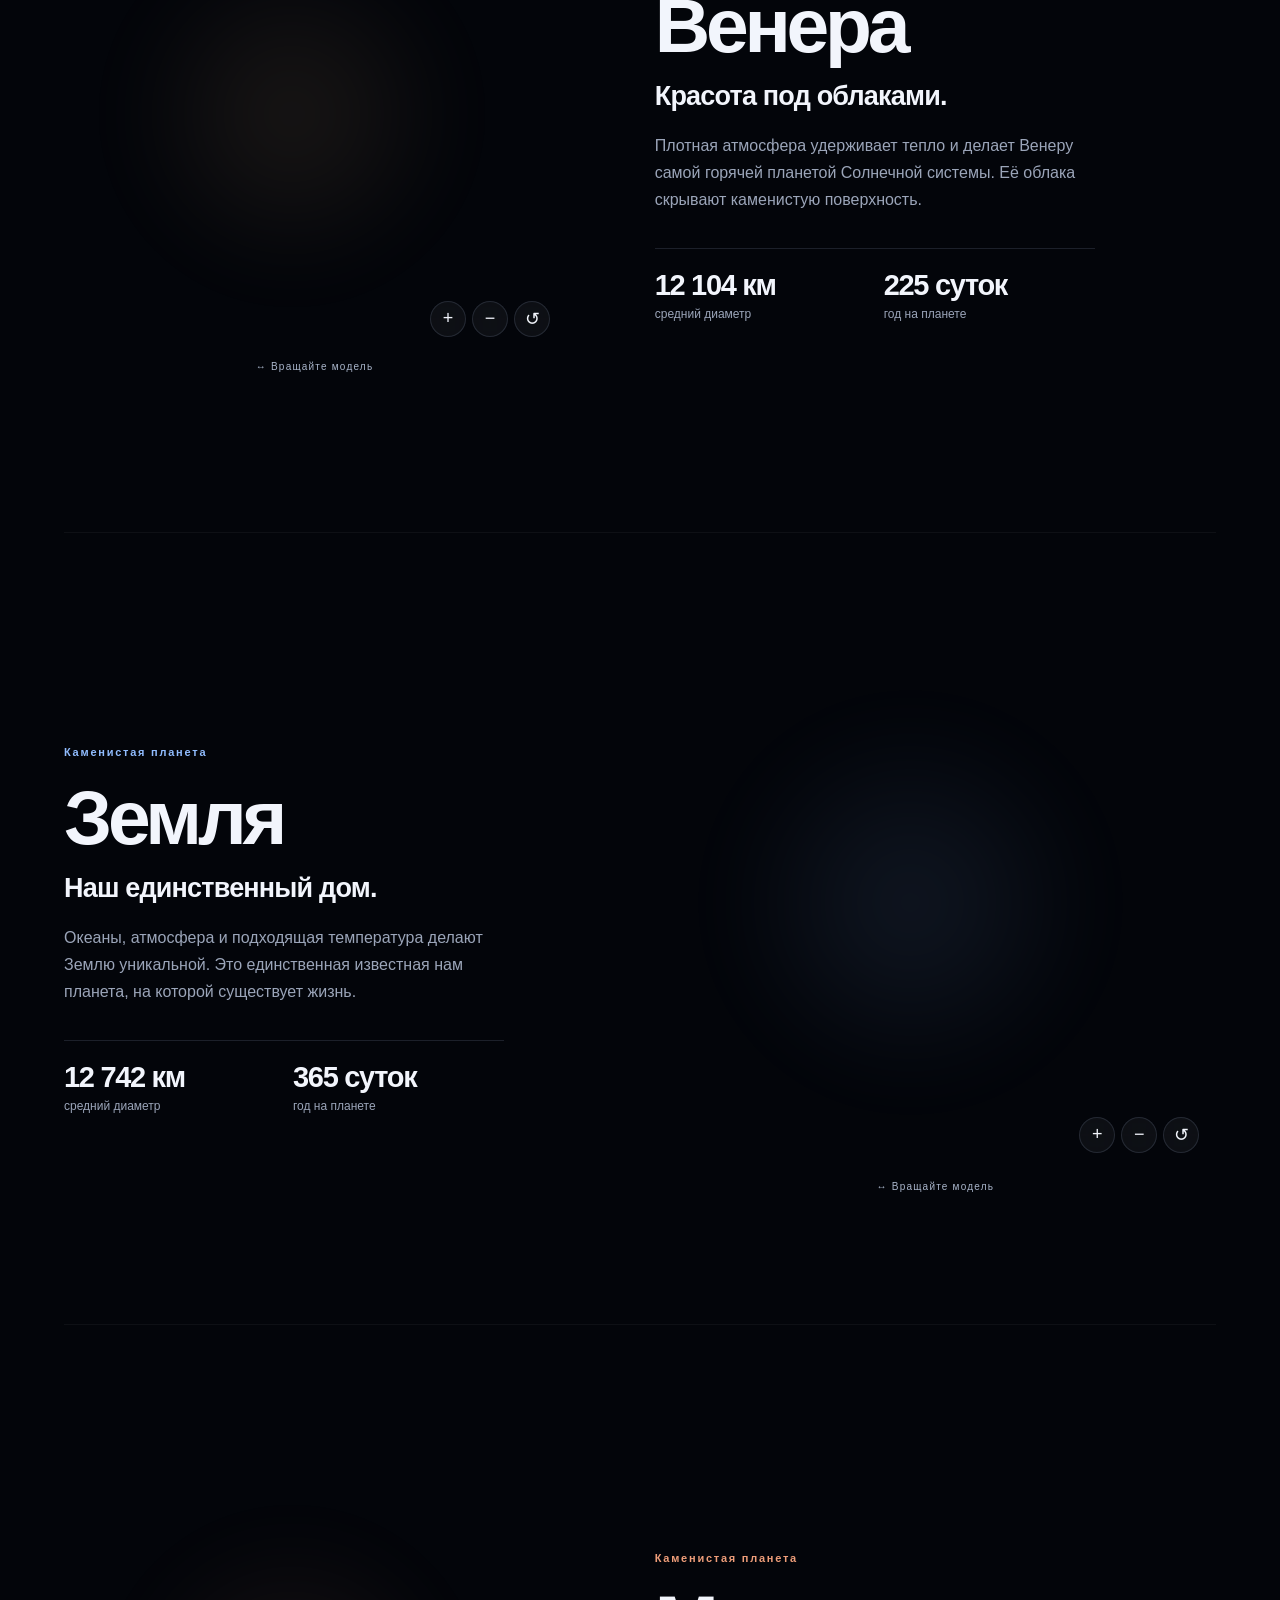
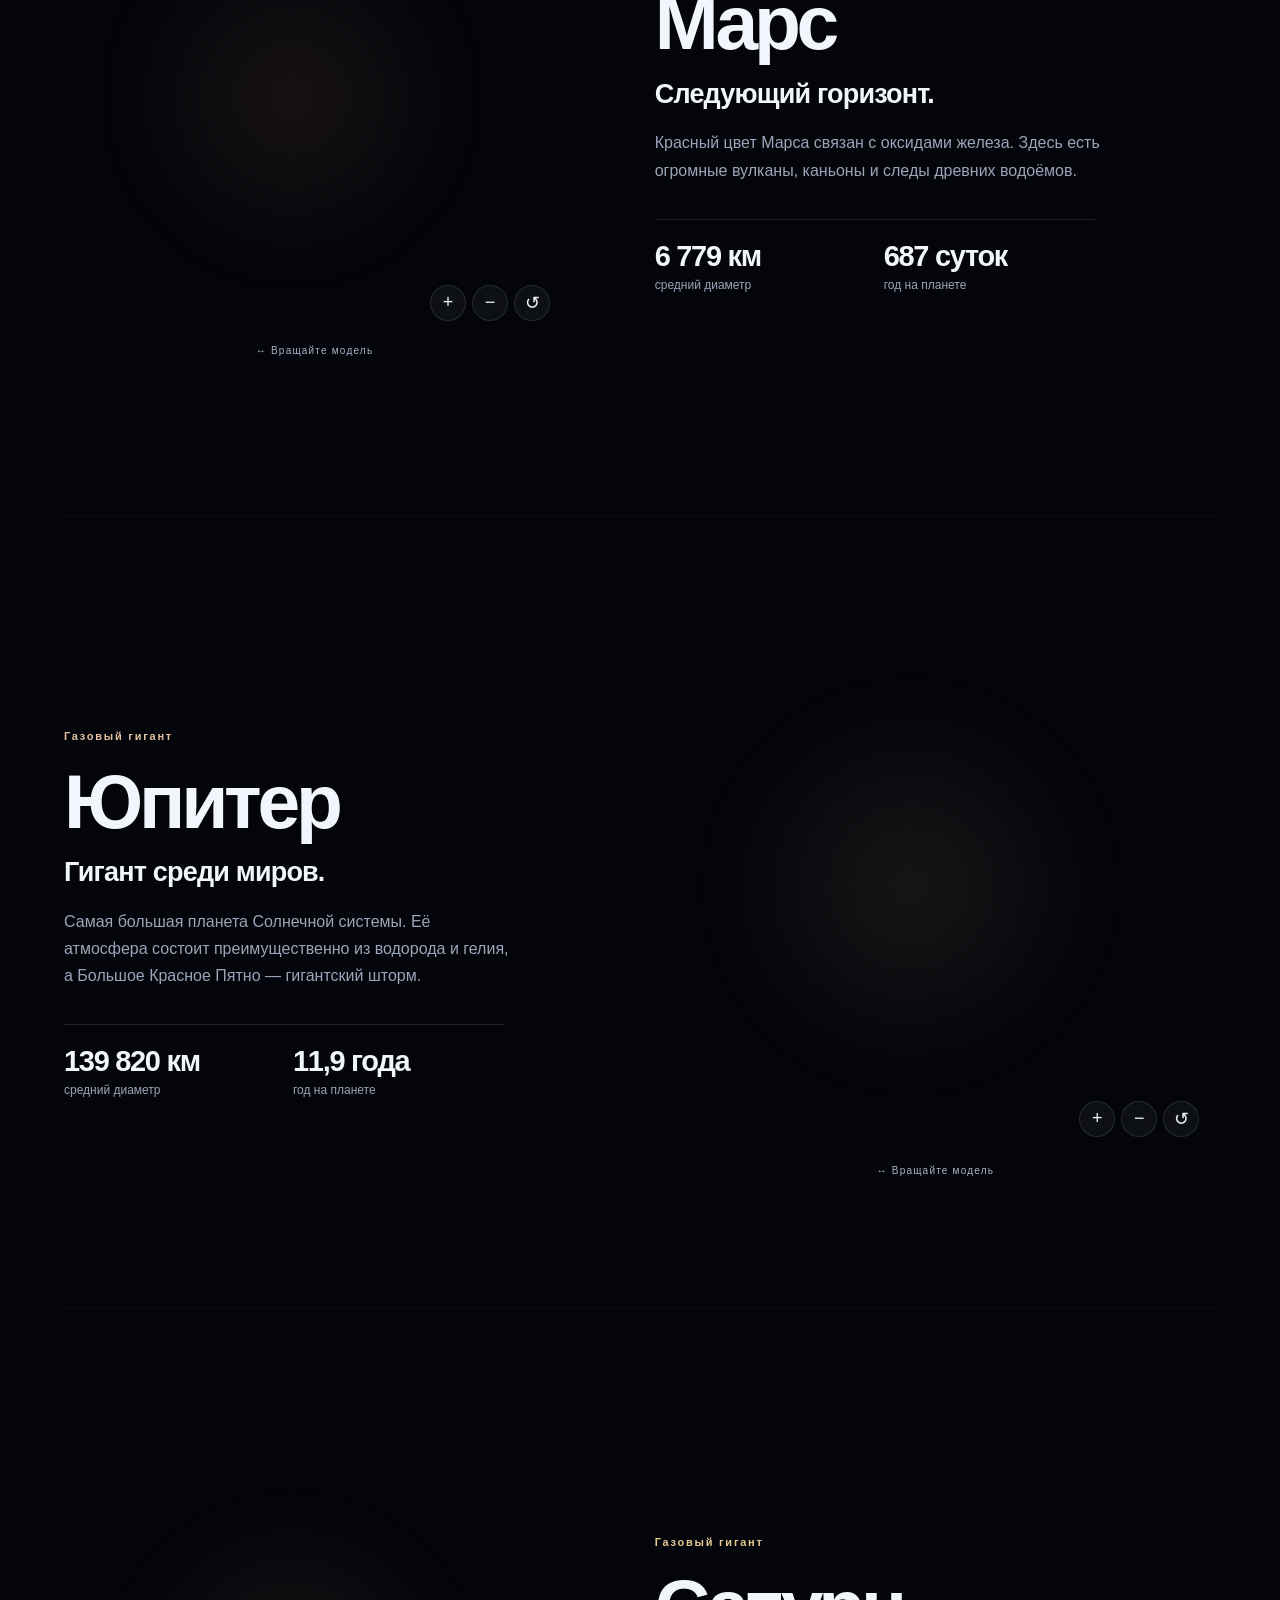
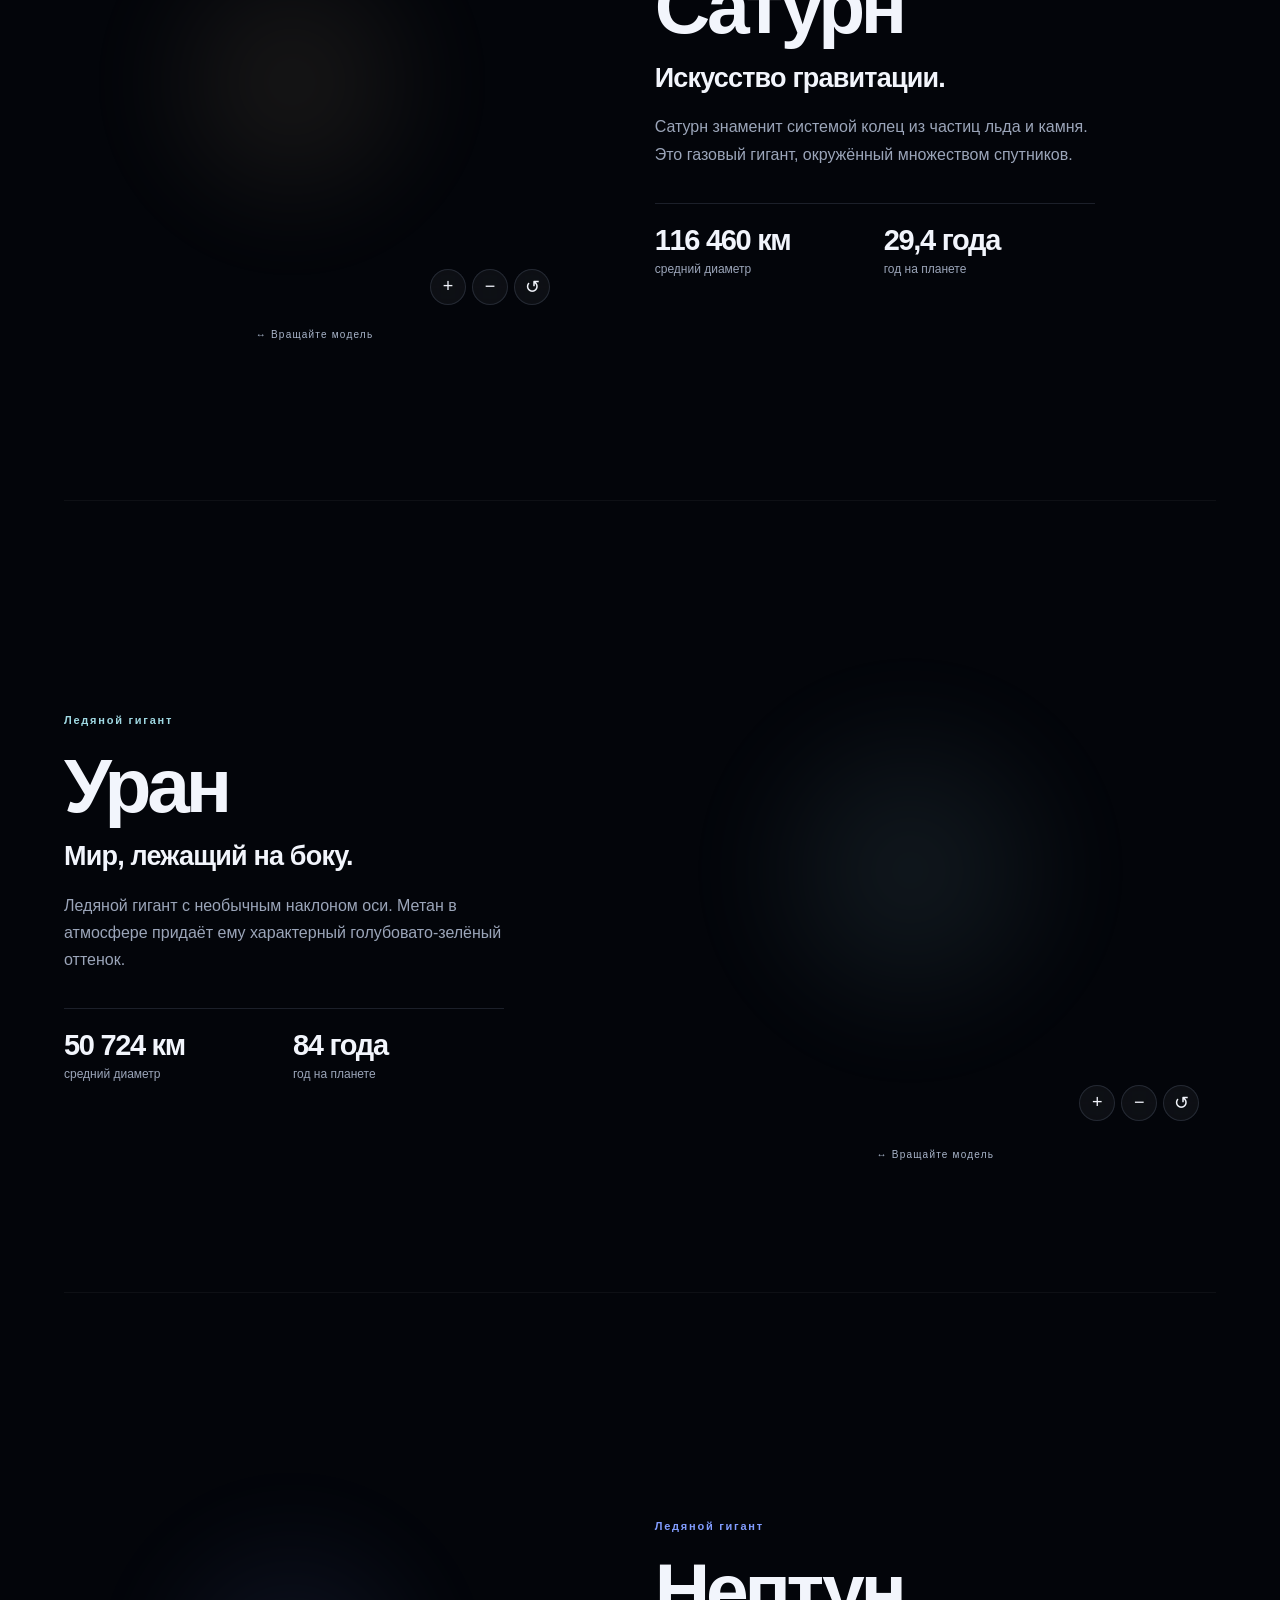
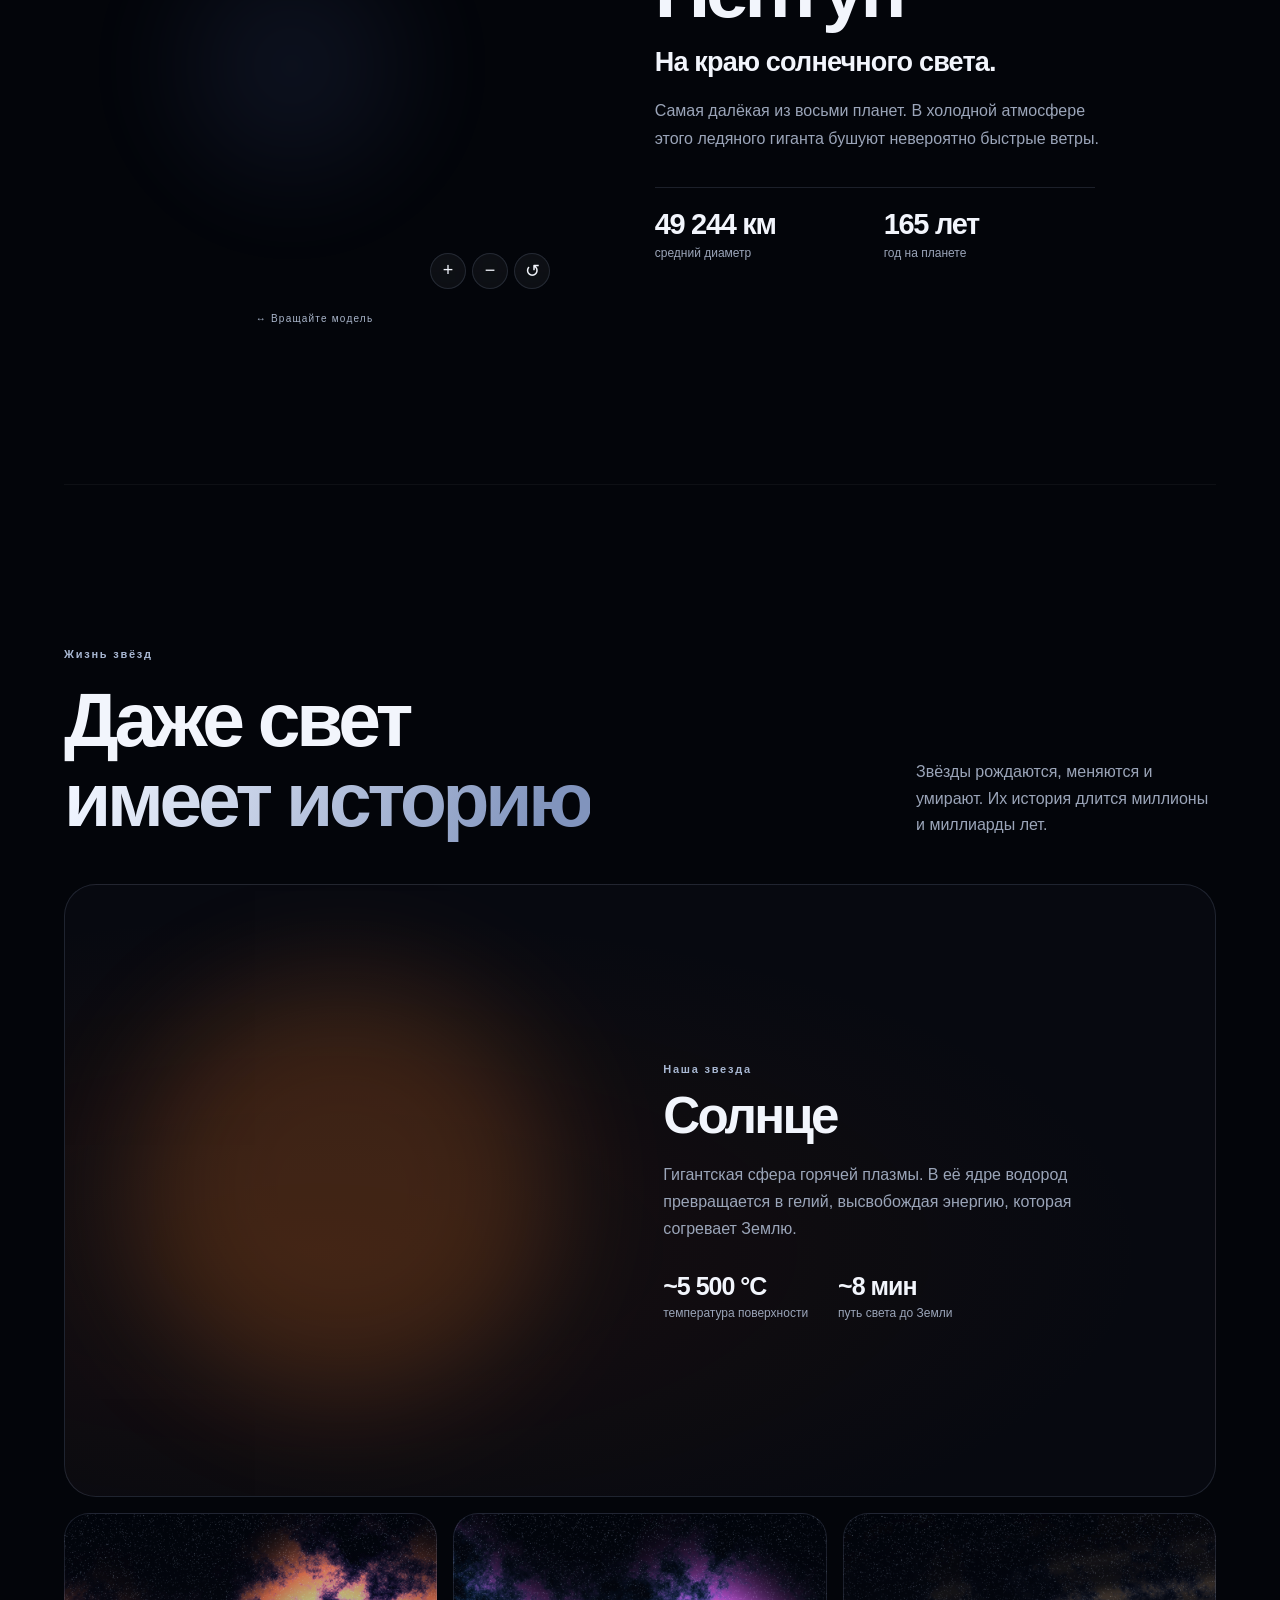
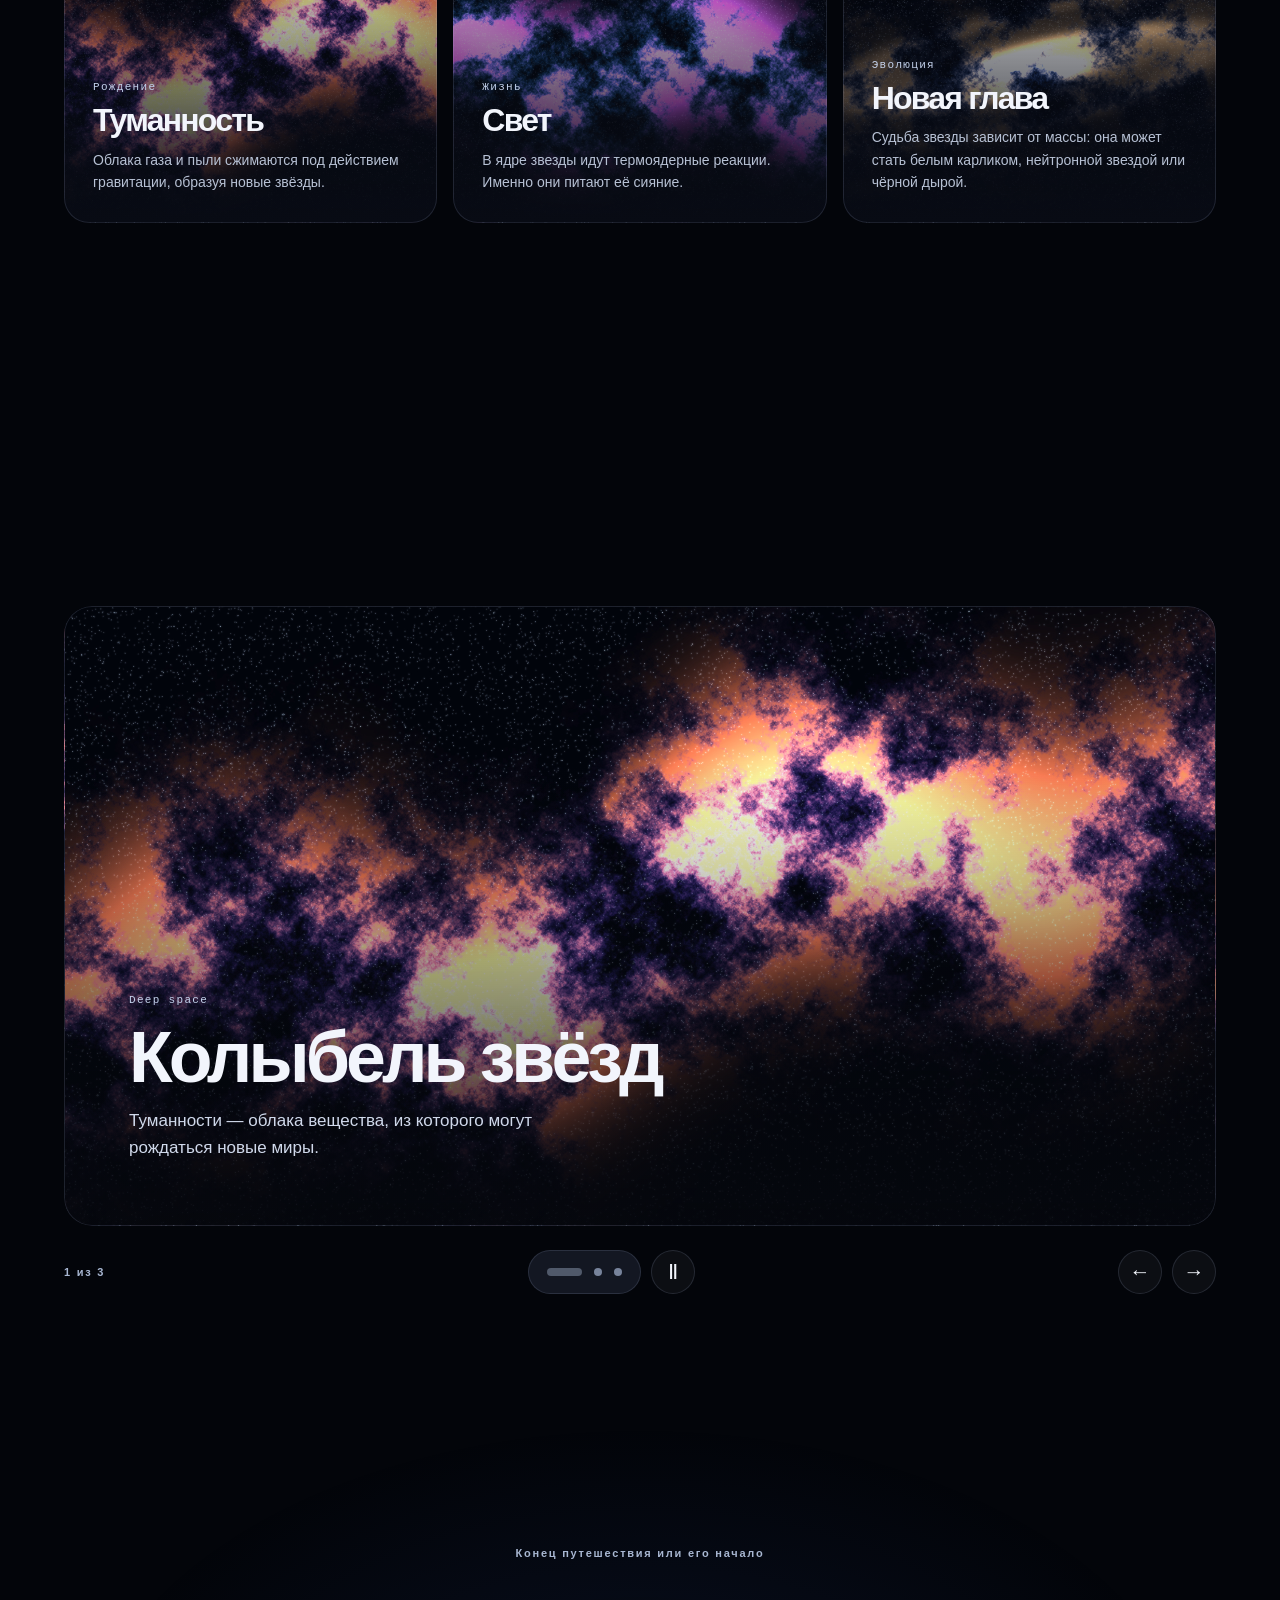
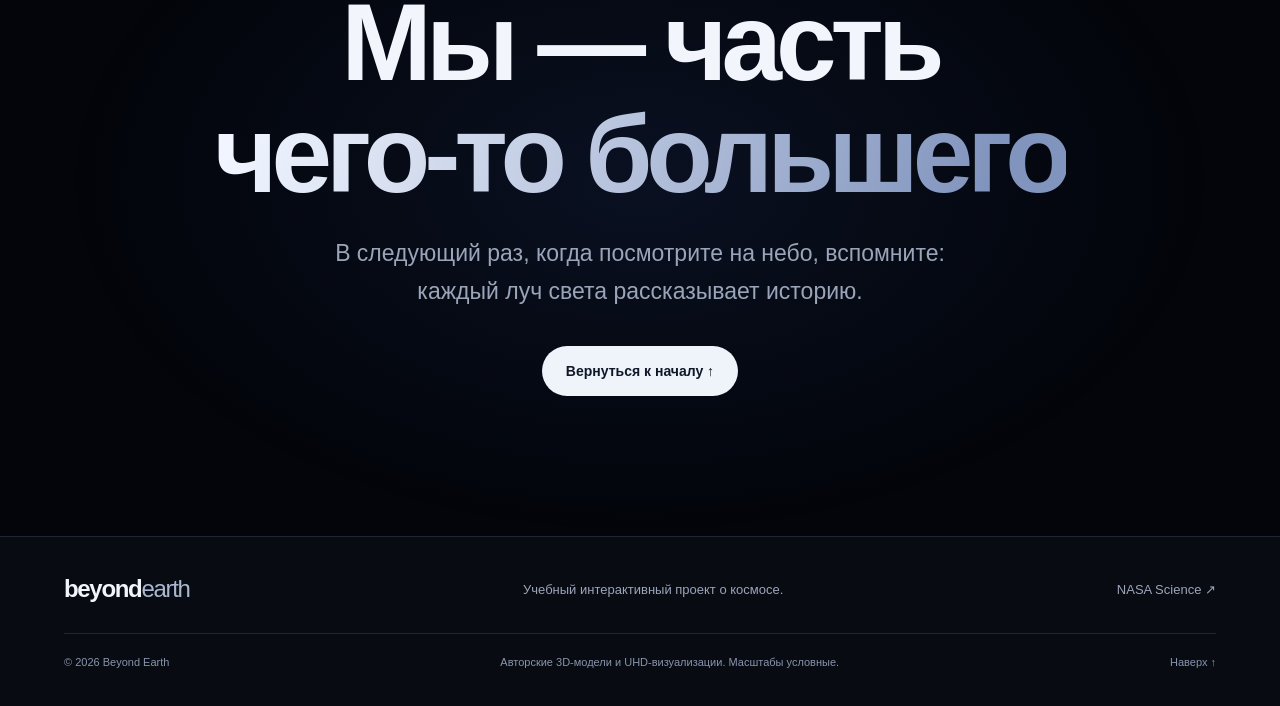
==== commit 2ba33ddd: "Add Russian and English language switching" ====
--- a/index.html
+++ b/index.html
@@ -4,7 +4,7 @@
 <body>
 <a class="skip" href="#main">К содержанию</a>
 <canvas id="stars" aria-hidden="true"></canvas><div class="reading-progress" aria-hidden="true"></div>
-<header class="nav"><a href="#home" class="brand" aria-label="Beyond Earth, главная"><svg viewBox="0 0 36 36" fill="none" aria-hidden="true"><circle cx="18" cy="18" r="10" stroke="currentColor" stroke-width="1.5"/><ellipse cx="18" cy="18" rx="17" ry="5.5" transform="rotate(-35 18 18)" stroke="currentColor" stroke-width="1.5"/><circle cx="29" cy="8" r="2" fill="currentColor"/></svg> beyond<span>earth</span></a><nav id="navigation" aria-label="Главная навигация"><a href="#home">Главная</a><a href="#planets">Планеты</a><a href="#stars-section">Звёзды</a><a href="#gallery">Галерея</a></nav><button class="nav-motion icon-button" id="motion" aria-label="Приостановить анимации" title="Приостановить анимации"><svg viewBox="0 0 24 24" fill="none" stroke="currentColor" stroke-width="1.7"><path d="M9 5v14M15 5v14"/></svg></button><button class="menu icon-button" aria-label="Открыть меню" aria-expanded="false" aria-controls="navigation"><svg viewBox="0 0 24 24" fill="none" stroke="currentColor" stroke-width="1.5"><path d="M4 8h16M4 16h16"/></svg></button></header>
+<header class="nav"><a href="#home" class="brand" aria-label="Beyond Earth, главная"><svg viewBox="0 0 36 36" fill="none" aria-hidden="true"><circle cx="18" cy="18" r="10" stroke="currentColor" stroke-width="1.5"/><ellipse cx="18" cy="18" rx="17" ry="5.5" transform="rotate(-35 18 18)" stroke="currentColor" stroke-width="1.5"/><circle cx="29" cy="8" r="2" fill="currentColor"/></svg> beyond<span>earth</span></a><nav id="navigation" aria-label="Главная навигация"><a href="#home">Главная</a><a href="#planets">Планеты</a><a href="#stars-section">Звёзды</a><a href="#gallery">Галерея</a></nav><button class="language-switch icon-button" id="language-switch" type="button" aria-label="Switch to English" title="Switch to English">EN</button><button class="nav-motion icon-button" id="motion" aria-label="Приостановить анимации" title="Приостановить анимации"><svg viewBox="0 0 24 24" fill="none" stroke="currentColor" stroke-width="1.7"><path d="M9 5v14M15 5v14"/></svg></button><button class="menu icon-button" aria-label="Открыть меню" aria-expanded="false" aria-controls="navigation"><svg viewBox="0 0 24 24" fill="none" stroke="currentColor" stroke-width="1.5"><path d="M4 8h16M4 16h16"/></svg></button></header>
 <main id="main">
 <section id="home" class="hero hero-v2"><div class="hero-backdrop"></div><div class="hero-copy"><p class="eyebrow"><span class="live-dot"></span> BEYOND EARTH</p><h1>За пределами<br><em>известного</em></h1><p class="hero-description">Космос ближе, чем кажется.</p></div><div class="astronaut-stage"><div class="hero-halo"></div><div class="orbital-line"></div><div class="orbital-line second"></div><div class="astro-view model-view" data-model="astronaut"><img src="assets/images/astronaut.webp" alt="Космонавт в скафандре" class="model-poster"><canvas tabindex="0" aria-label="3D-модель космонавта, вращение стрелками или мышью"></canvas></div><div class="astro-label"><span>EVA SUIT</span><b>BEYOND THE BLUE</b><span>Интерактивная 3D-модель</span></div><div class="astro-controls"><button class="icon-button" data-action="in" aria-label="Приблизить">+</button><button class="icon-button" data-action="out" aria-label="Отдалить">−</button><button class="icon-button" data-action="reset" aria-label="Сбросить">↺</button></div><p class="drag-label">✧ Перетащите, чтобы вращать</p></div><div class="hero-cta"><a class="primary" href="#intro">Начать путешествие <span>↓</span></a><p>ПРОКРУТИТЕ, ЧТОБЫ ИССЛЕДОВАТЬ</p></div></section>
 <section id="intro" class="intro section-pad"><p class="eyebrow reveal">Наш адрес во Вселенной</p><h2 class="reveal">В бесконечном пространстве<br>есть место, <em>которое мы зовём домом</em></h2><p class="lead reveal">Восемь планет, одна звезда и миллиарды историй. Солнечная система — только первая глава нашего путешествия.</p><div class="metrics reveal"><div><strong>8</strong><span>планет</span></div><div><strong>4,6<span> млрд</span></strong><span>лет Солнечной системе</span></div><div><strong>1</strong><span>звезда в нашей системе</span></div></div></section>
--- a/style.css
+++ b/style.css
@@ -26,3 +26,11 @@
 @media (prefers-reduced-motion: reduce) {
   .nav #navigation.indicator-animate .nav-indicator { transition: none; }
 }
+
+/* Compact language toggle, integrated with the existing glass navigation. */
+.nav .language-switch{font-size:11px;font-weight:650;letter-spacing:.02em;flex:0 0 34px;white-space:nowrap;display:grid;place-items:center;color:var(--fg,#eef2ff)}
+.nav .language-switch:hover{background:#ffffff25}
+.nav .language-switch:focus-visible{outline:2px solid #a9caff;outline-offset:2px}
+@media(max-width:760px){.nav .nav-motion{margin-left:0}.nav .language-switch{flex-basis:32px;width:32px;height:32px}.nav nav a{padding-inline:9px}}
+@media(max-width:380px){.nav{gap:2px;padding:4px}.nav nav a{padding-inline:7px;font-size:10px}.nav .language-switch,.nav .nav-motion{flex:0 0 29px;width:29px;height:29px}}
+html[lang="en"] .hero-v2 h1{overflow-wrap:normal}
